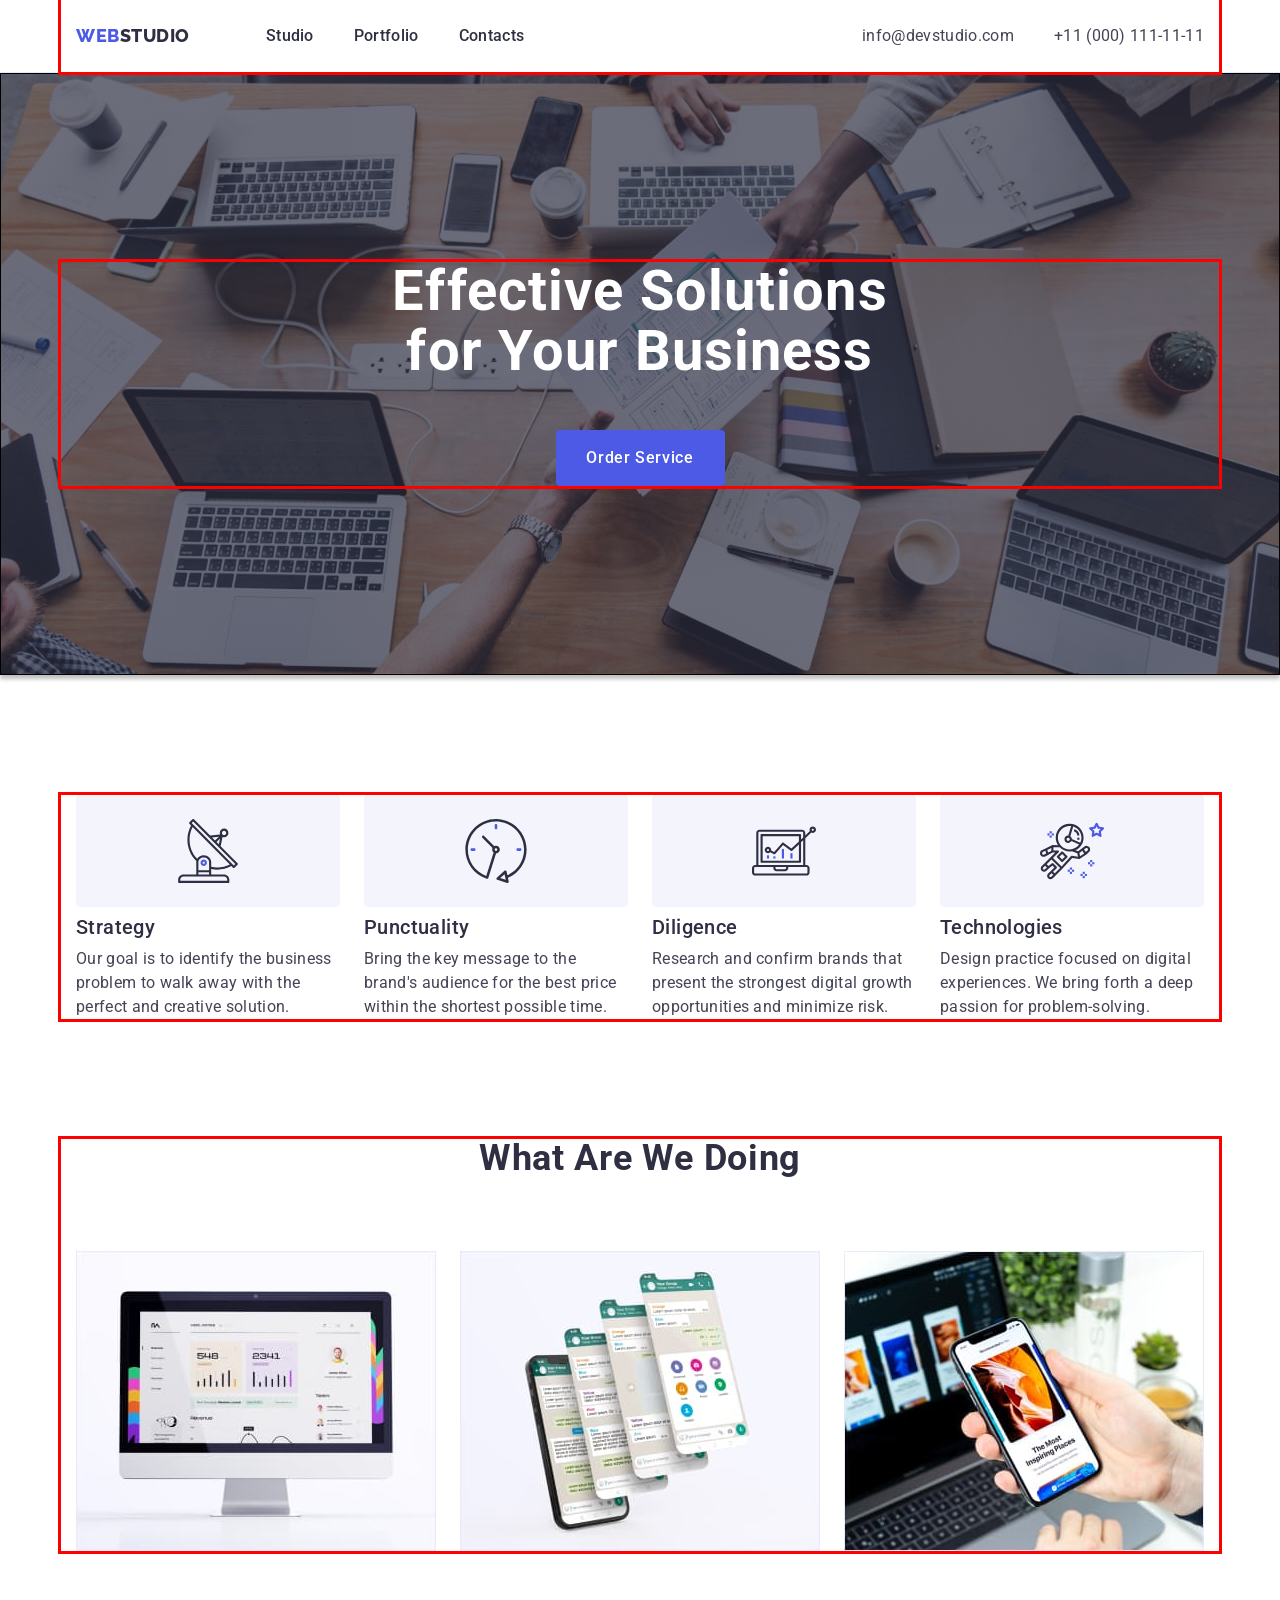
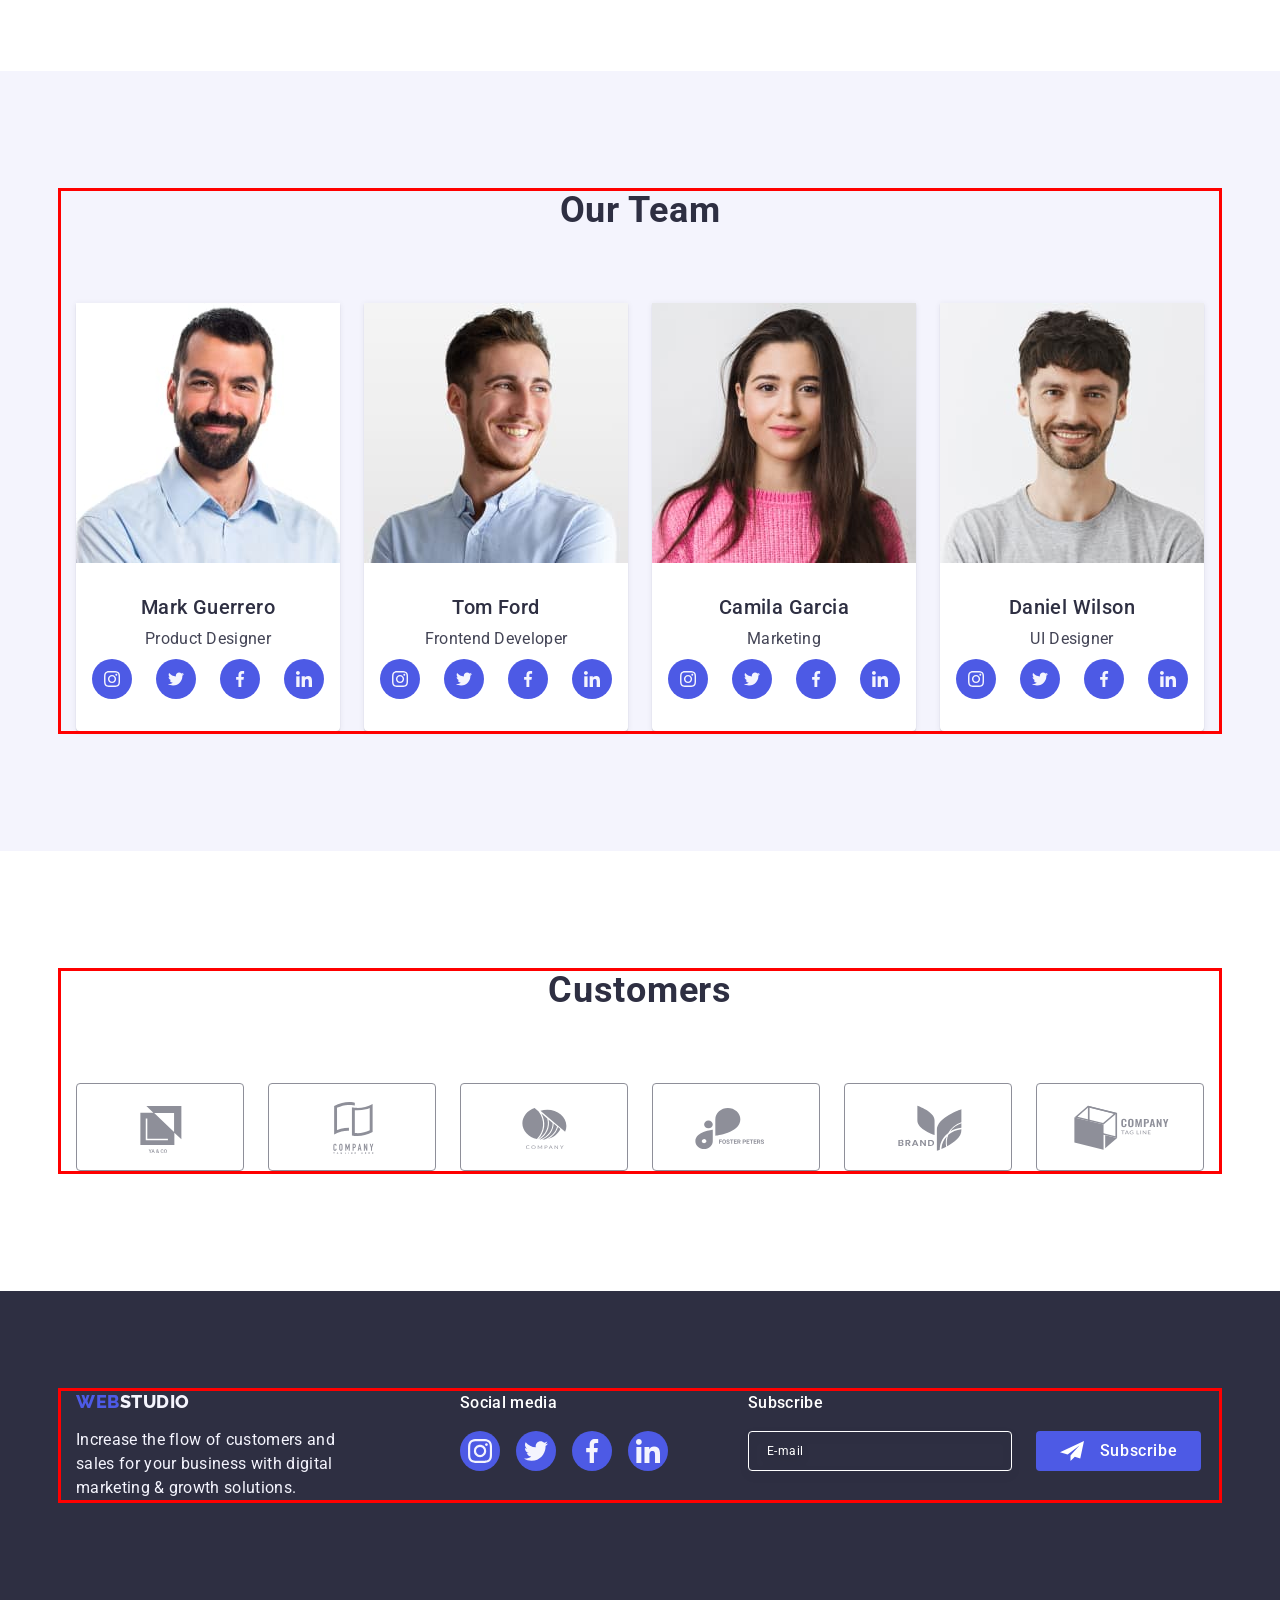
==== index.html @ 04799271 "sub" ====
<!DOCTYPE html>
<html lang="en">

<head>
    <meta charset="UTF-8">
    <meta name="viewport" content="width=device-width, initial-scale=1.0">
    <title>Home work</title>
    <link rel="preconnect" href="https://fonts.googleapis.com">
    <link rel="preconnect" href="https://fonts.gstatic.com" crossorigin>
    <link
        href="https://fonts.googleapis.com/css2?family=Raleway:wght@800&family=Roboto:wght@400;500;700;900&display=swap"
        rel="stylesheet">
    <link rel="stylesheet" href="https://cdnjs.cloudflare.com/ajax/libs/modern-normalize/2.0.0/modern-normalize.min.css"
        integrity="sha512-4xo8blKMVCiXpTaLzQSLSw3KFOVPWhm/TRtuPVc4WG6kUgjH6J03IBuG7JZPkcWMxJ5huwaBpOpnwYElP/m6wg=="
        crossorigin="anonymous" referrerpolicy="no-referrer" />
    <link rel="stylesheet" href="./css/styles.css">
</head>

<body>
    <header class="header">
        <div class="container main-container">
            <nav class="header-navigation">
                <a href="./index.html" class="header-logo link">
                    Web<span class="logo-part">Studio</span>
                </a>

                <ul class="header-list list">

                    <li class="header-item">
                        <a href="./index.html" class="header-link link">Studio</a>
                    </li>

                    <li class="header-item">
                        <a href="./portfolio.html" class="header-link link">Portfolio</a>
                    </li>

                    <li class="header-item">
                        <a href="" class="header-link link">Contacts</a>
                    </li>

                </ul>
            </nav>

            <address class="contacts">
                <ul class="contacts-list list">

                    <li class="contacts-item">
                        <a href="mailto:info@devstudio.com" class="contacts-link link">info@devstudio.com</a>
                    </li>

                    <li class="contacts-item">
                        <a href="tel:+110001111111" class="contacts-link link">+11 (000) 111-11-11</a>
                    </li>

                </ul>
            </address>
        </div>
    </header>

    <main>

        <section class="hero">
            <div class="container">
                <h1 class="hero-title">Effective Solutions for Your Business</h1>
                <button type="button" class="hero-button" data-modal-open>Order Service</button>
            </div>
        </section>


        <section class="features">
            <div class="container">
                <h2 class="features-title visually-hidden">Our features</h2>
                <ul class="features-list list">
                    <li class="features-list-item">
                        <div class="features-renctangle">
                            <svg class="features-icon" width="64" height="64">
                                <use href="./images/icons.svg#icon-antenna"></use>
                            </svg>
                        </div>
                        <h3 class="features-item-title">Strategy</h3>
                        <p class="features-item-text">Our goal is to identify the business
                            problem to walk away with the perfect and creative solution.</p>
                    </li>
                    <li class="features-list-item">
                        <div class="features-renctangle">
                            <svg class="features-icon" width="64" height="64">
                                <use href="./images/icons.svg#icon-clock"></use>
                            </svg>
                        </div>
                        <h3 class="features-item-title">Punctuality</h3>
                        <p class="features-item-text">Bring the key message to the brand's audience for the best price
                            within the shortest possible time.</p>
                    </li>
                    <li class="features-list-item">
                        <div class="features-renctangle">
                            <svg class="features-icon" width="64" height="64">
                                <use href="./images/icons.svg#icon-diagram"></use>
                            </svg>
                        </div>
                        <h3 class="features-item-title">Diligence</h3>
                        <p class="features-item-text">Research and confirm brands that present the strongest digital
                            growth opportunities and minimize risk.</p>
                    </li>
                    <li class="features-list-item">
                        <div class="features-renctangle">
                            <svg class="features-icon" width="64" height="64">
                                <use href="./images/icons.svg#icon-astronaut"></use>
                            </svg>
                        </div>
                        <h3 class="features-item-title">Technologies</h3>
                        <p class="features-item-text">Design practice focused on digital experiences. We bring forth a
                            deep passion for problem-solving.</p>
                    </li>
                </ul>
            </div>
        </section>

        <section class="work">
            <div class="container">
                <h2 class="work-title">What are we doing</h2>
                <ul class="work-list list">
                    <li class="work-item">
                        <img src="./images/img1.jpg" alt="Monitor displaying statistics" width="360">
                    </li>
                    <li class="work-item">
                        <img src="./images/img2(1).jpg" alt="Mobile phone and correspondence" width="360">
                    </li>
                    <li class="work-item">
                        <img src="./images/img3(1).jpg" alt="Mobile phone and laptop with images on screen" width="360">
                    </li>
                </ul>
            </div>
        </section>

        <section class="team">
            <div class="container">
                <h2 class="team-title">Our Team</h2>
                <ul class="team-list list">
                    <li class="team-list-item">
                        <img src="./images/img(1).jpg" alt="photo of a company employee" width="264">
                        <div class="container-item">
                            <h3 class="team-item-title">Mark Guerrero</h3>
                            <p class="team-item-text">Product Designer</p>

                            <ul class="team-list-icon list">
                                <li class="team-item-icon">
                                    <a class="team-link-icon" href="">
                                        <svg class="team-svg-icon" width="16" height="16">
                                            <use href="./images/icons.svg#icon-instagram"></use>
                                        </svg>
                                    </a>
                                </li>
                                <li class="team-item-icon">
                                    <a class="team-link-icon" href="">
                                        <svg class="team-svg-icon" width="16" height="16">
                                            <use href="./images/icons.svg#icon-twitter"></use>
                                        </svg>
                                    </a>
                                </li>
                                <li class="team-item-icon">
                                    <a class="team-link-icon" href="">
                                        <svg class="team-svg-icon" width="16" height="16">
                                            <use href="./images/icons.svg#icon-facebook"></use>
                                        </svg>
                                    </a>
                                </li>
                                <li class="team-item-icon">
                                    <a class="team-link-icon" href="">
                                        <svg class="team-svg-icon" width="16" height="16">
                                            <use href="./images/icons.svg#icon-linkedin"></use>
                                        </svg>
                                    </a>
                                </li>
                            </ul>
                        </div>
                    </li>
                    <li class="team-list-item">
                        <img src="./images/img(2)(1)(1).jpg" alt="photo of a company employee" width="264">
                        <div class="container-item">
                            <h3 class="team-item-title">Tom Ford</h3>
                            <p class="team-item-text">Frontend Developer</p>

                            <ul class="team-list-icon list">
                                <li class="team-item-icon">
                                    <a class="team-link-icon" href="">
                                        <svg class="team-svg-icon" width="16" height="16">
                                            <use href="./images/icons.svg#icon-instagram"></use>
                                        </svg>
                                    </a>
                                </li>
                                <li class="team-item-icon">
                                    <a class="team-link-icon" href="">
                                        <svg class="team-svg-icon" width="16" height="16">
                                            <use href="./images/icons.svg#icon-twitter"></use>
                                        </svg>
                                    </a>
                                </li>
                                <li class="team-item-icon">
                                    <a class="team-link-icon" href="">
                                        <svg class="team-svg-icon" width="16" height="16">
                                            <use href="./images/icons.svg#icon-facebook"></use>
                                        </svg>
                                    </a>
                                </li>
                                <li class="team-item-icon">
                                    <a class="team-link-icon" href="">
                                        <svg class="team-svg-icon" width="16" height="16">
                                            <use href="./images/icons.svg#icon-linkedin"></use>
                                        </svg>
                                    </a>
                                </li>
                            </ul>
                        </div>

                    </li>
                    <li class="team-list-item">
                        <img src="./images/img(3)(1)(1).jpg" alt="photo of a company employee" width="264">
                        <div class="container-item">
                            <h3 class="team-item-title">Camila Garcia</h3>
                            <p class="team-item-text">Marketing</p>

                            <ul class="team-list-icon list">
                                <li class="team-item-icon">
                                    <a class="team-link-icon" href="">
                                        <svg class="team-svg-icon" width="16" height="16">
                                            <use href="./images/icons.svg#icon-instagram"></use>
                                        </svg>
                                    </a>
                                </li>
                                <li class="team-item-icon">
                                    <a class="team-link-icon" href="">
                                        <svg class="team-svg-icon" width="16" height="16">
                                            <use href="./images/icons.svg#icon-twitter"></use>
                                        </svg>
                                    </a>
                                </li>
                                <li class="team-item-icon">
                                    <a class="team-link-icon" href="">
                                        <svg class="team-svg-icon" width="16" height="16">
                                            <use href="./images/icons.svg#icon-facebook"></use>
                                        </svg>
                                    </a>
                                </li>
                                <li class="team-item-icon">
                                    <a class="team-link-icon" href="">
                                        <svg class="team-svg-icon" width="16" height="16">
                                            <use href="./images/icons.svg#icon-linkedin"></use>
                                        </svg>
                                    </a>
                                </li>
                            </ul>
                        </div>
                    </li>
                    <li class="team-list-item">
                        <img src="./images/img(4)(1).jpg" alt="photo of a company employee" width="264">
                        <div class="container-item">
                            <h3 class="team-item-title">Daniel Wilson</h3>
                            <p class="team-item-text">UI Designer</p>

                            <ul class="team-list-icon list">
                                <li class="team-item-icon">
                                    <a class="team-link-icon" href="">
                                        <svg class="team-svg-icon" width="16" height="16">
                                            <use href="./images/icons.svg#icon-instagram"></use>
                                        </svg>
                                    </a>
                                </li>
                                <li class="team-item-icon">
                                    <a class="team-link-icon" href="">
                                        <svg class="team-svg-icon" width="16" height="16">
                                            <use href="./images/icons.svg#icon-twitter"></use>
                                        </svg>
                                    </a>
                                </li>
                                <li class="team-item-icon">
                                    <a class="team-link-icon" href="">
                                        <svg class="team-svg-icon" width="16" height="16">
                                            <use href="./images/icons.svg#icon-facebook"></use>
                                        </svg>
                                    </a>
                                </li>
                                <li class="team-item-icon">
                                    <a class="team-link-icon" href="">
                                        <svg class="team-svg-icon" width="16" height="16">
                                            <use href="./images/icons.svg#icon-linkedin"></use>
                                        </svg>
                                    </a>
                                </li>
                            </ul>
                        </div>
                    </li>
                </ul>
            </div>
        </section>

        <section class="customers">
            <div class="container">
                <h2 class="customers-title">Customers</h2>
                <ul class="customers-list list">
                    <li class="customers-item">
                        <a href="" class="customers-rectangle">
                            <svg class="customers-icon" width="104" height="56">
                                <use href="./images/icons.svg#icon-logo"></use>
                            </svg>
                        </a>
                    </li>
                    <li class="customers-item">
                        <a href="" class="customers-rectangle">
                            <svg class="customers-icon" width="104" height="56">
                                <use href="./images/icons.svg#icon-logo2"></use>
                            </svg>
                        </a>
                    </li>
                    <li class="customers-item">
                        <a href="" class="customers-rectangle">
                            <svg class="customers-icon" width="104" height="56">
                                <use href="./images/icons.svg#icon-logo3"></use>
                            </svg>
                        </a>
                    </li>
                    <li class="customers-item">
                        <a href="" class="customers-rectangle">
                            <svg class="customers-icon" width="104" height="56">
                                <use href="./images/icons.svg#icon-logo4"></use>
                            </svg>
                        </a>
                    </li>
                    <li class="customers-item">
                        <a href="" class="customers-rectangle">
                            <svg class="customers-icon" width="104" height="56">
                                <use href="./images/icons.svg#icon-logo5"></use>
                            </svg>
                        </a>
                    </li>
                    <li class="customers-item">
                        <a href="" class="customers-rectangle">
                            <svg class="customers-icon" width="104" height="56">
                                <use href="./images/icons.svg#icon-logo6"></use>
                            </svg>
                        </a>
                    </li>
                </ul>
            </div>

        </section>
    </main>

    <footer class="second-logo">
        <div class="container footer-container">
            <div class="second-logo-container">
                <a href="./index.html" class="second-logo-link link">
                    Web<span class="second-logo-part">Studio</span>
                </a>
                <p class="second-logo-text">Increase the flow of customers and sales for your business with digital
                    marketing & growth solutions.
                </p>
            </div>
            <div class="secon-footer-container">
                <p class="second-footer-text">Social media</p>
                <ul class="second-footer-list list">
                    <li class="second-footer-item">
                        <a class="second-footer-link" href="">
                            <svg class="secon-footer-svg" width="24" height="24">
                                <use href="./images/icons.svg#icon-instagram"></use>
                            </svg>
                        </a>
                    </li>
                    <li class="second-footer-item">
                        <a class="second-footer-link" href="">
                            <svg class="secon-footer-svg" width="24" height="24">
                                <use href="./images/icons.svg#icon-twitter"></use>
                            </svg>
                        </a>
                    </li>
                    <li class="second-footer-item">
                        <a class="second-footer-link" href="">
                            <svg class="secon-footer-svg" width="24" height="24">
                                <use href="./images/icons.svg#icon-facebook"></use>
                            </svg>
                        </a>
                    </li>
                    <li class="second-footer-item">
                        <a class="second-footer-link" href="">
                            <svg class="secon-footer-svg" width="24" height="24">
                                <use href="./images/icons.svg#icon-linkedin"></use>
                            </svg>
                        </a>
                    </li>
                </ul>
            </div>
            <div class="sub">
                <p class="sub-text">
                    Subscribe
                </p>
                <form class="sub-form">
                    <label class="sub-label">
                        <input class="sub-input" type="text" name="email" type="email" placeholder="E-mail">
                    </label>
                    <button class="sub-btn" type="submit">
                        <svg class="sub-svg" width="24" height="24">
                            <use href="./images/fly.svg#icon-fly"></use>
                        </svg>
                        Subscribe
                    </button>
                </form>
            </div>
        </div>

    </footer>
    <div class="backdrop is-hidden" data-modal>
        <div class="backdrop-modal">
            <button class="backdrop-btn" type="button" data-modal-close>
                <svg class="backdrop-icon" width="8" height="8">
                    <use href="./images/close.svg#icon-close"></use>
                </svg>
            </button>
        </div>
    </div>
    <script src="./js/modal.js"></script>
</body>

</html>
---- css/styles.css ----
:root {
     --main-text-color: #434455;
     --secondary-text-color: #2E2F42;
     --main-bg-color: #FFF;
     --secobdary-bg-color: #F4F4FD;
     --main-focus-color: #4D5AE5;
     --border-color: #8e8f99;
}

/* Reset */

h1,
h2,
h3,
p {
     margin: 0;
}

/* All */

img {
     display: block;
}

.container {
     width: 1158px;
     padding: 0 15px;
     margin: 0 auto;
     outline: solid red;
}

body {
     font-family: 'Roboto', sans-serif;
     background-color: var(--main-bg-color);
     color: var(--main-text-color)
}

.link {
     text-decoration: none;
}

.list {
     list-style: none;
     margin: 0;
     padding: 0;
}

.visually-hidden {
     position: absolute;
     width: 1px;
     height: 1px;
     margin: -1px;
     border: 0;
     padding: 0;
     white-space: nowrap;
     clip-path: inset(100%);
     clip: rect(0 0 0 0);
     overflow: hidden;
}

/* logo */

.header {
     border-bottom: 1px solid #e7e9fc;
     box-shadow: 0px 2px 1px rgba(46, 47, 66, 0.08), 0px 1px 1px rgba(46, 47, 66, 0.16), 0px 1px 6px rgba(46, 47, 66, 0.08);
}

.header-logo {
     font-size: 18px;
     font-family: 'Raleway', sans-serif;
     font-weight: 800;
     line-height: 1.17;
     letter-spacing: 0.54px;
     text-transform: uppercase;
     color: var(--main-focus-color);
     margin-right: 76px;
}

.logo-part {
     color: var(--secondary-text-color);
}

/* Header navigation */

.header-navigation {
     display: flex;
     align-items: center;
}

.header-list {
     display: flex;
     gap: 40px;
}

.header-link {
     font-size: 16px;
     font-weight: 500;
     line-height: 1.5;
     letter-spacing: 0.02em;
     color: var(--secondary-text-color);
     padding-top: 24px;
     padding-bottom: 24px;
     display: block;
     position: relative;
     transition: color 250ms cubic-bezier(0.4, 0, 0.2, 1);
     
}

.header-link::after {
     display: block;
     content: "";
     position: absolute;
     left: 0;
     bottom: -1px;
     height: 4px;
     background-color: #404BBF;
     border-radius: 2px;
     transition: color 250ms cubic-bezier(0.4, 0, 0.2, 1);
}

.header-link:hover,
.header-link:focus {
     color: #404BBF;
}

.main-container {
     display: flex;
     align-items: center;
}

.contacts {
     font-style: normal;
     margin-left: auto;
}

.contacts-list {
     display: flex;
     gap: 40px;

}

.contacts-link {
     font-size: 16px;
     line-height: 1.5;
     letter-spacing: 0.02em;
     color: var(--main-text-color);
     transition: color 250ms cubic-bezier(0.4, 0, 0.2, 1);
}

.contacts-link:hover,
.contacts-link:focus {
     color: #404bbf;
}

/* Hero section */

.hero {
     background-color: rgba(46, 47, 66, 0.7);
     padding-top: 188px;
     padding-bottom: 188px;
     background-image: linear-gradient(rgba(46, 47, 66, 0.70), rgba(46, 47, 66, 0.70)), url(../images/people-office.jpg);
     background-size: cover;
     background-repeat: no-repeat;
     background-position: center;
     max-width: 1440px;
     margin: 0 auto;
     box-shadow: 0px 4px 4px 0px rgba(0, 0, 0, 0.25);
     border: 1px solid #000;
}

.hero-title {
     font-size: 56px;
     font-weight: 700;
     line-height: 1.07;
     letter-spacing: 0.02em;
     text-align: center;
     color: var(--main-bg-color);
     max-width: 496px;
     margin-left: auto;
     margin-right: auto;
     margin-bottom: 48px;
}

.hero-button {
     font-size: 16px;
     font-family: 'Roboto', sans-serif;
     font-weight: 500;
     line-height: 1.5;
     letter-spacing: 0.04em;
     background-color: var(--main-focus-color);
     color: var(--main-bg-color);
     cursor: pointer;
     display: block;
     min-width: 169px;
     height: 56px;
     border: none;
     border-radius: 4px;
     margin-left: auto;
     margin-right: auto;
     transition: background-color 250ms cubic-bezier(0.4, 0, 0.2, 1);

}

.hero-button:hover,
.hero-button:focus {
     background-color: #404bbf;
}

/* Features section */

.features {
     padding-top: 120px;
     padding-bottom: 120px;
}

.features-list {
     display: flex;
     gap: 24px;
}

.features-list-item {
     width: calc((100% - 72px) / 4);
     flex-shrink: 0;
}

.features-renctangle {
     border-radius: 4px;
     background-color: var(--secobdary-bg-color);
     width: 264px;
     height: 112px;
     margin-bottom: 8px;
     display: flex;
     justify-content: center;
     align-items: center;
}

.features-item-title {
     font-size: 20px;
     font-family: Roboto;
     font-weight: 500;
     line-height: 1.2;
     letter-spacing: 0.02em;
     color: var(--secondary-text-color);
     margin-bottom: 8px;

}

.features-item-text {
     font-size: 16px;
     line-height: 1.5;
     letter-spacing: 0.02em;
     color: var(--main-text-color);
}

/* Work section */

.work {
     padding-bottom: 120px;
}

.work-title {
     font-size: 36px;
     font-weight: 700;
     line-height: 1.11;
     letter-spacing: 0.02em;
     text-transform: capitalize;
     text-align: center;
     color: var(--secondary-text-color);
     margin-bottom: 72px;
}

.work-list {
     display: flex;
     gap: 24px;
}

.work-item {
     width: calc((100% - 48px) / 3);
}

/* Team section */

.team {
     background-color: var(--secobdary-bg-color);
     padding-top: 120px;
     padding-bottom: 120px;
}

.team-title {
     font-size: 36px;
     font-weight: 700;
     line-height: 1.11;
     letter-spacing: 0.02em;
     text-transform: capitalize;
     text-align: center;
     color: var(--secondary-text-color);
     margin-bottom: 72px;
}

.team-list {
     display: flex;
     gap: 24px;
}

.team-list-icon {
     display: flex;
     justify-content: center;
     gap: 24px;
     margin-top: 8px;
}

.team-item-icon {
     width: 40px;
     height: 40px;
}

.team-link-icon {
     width: 100%;
     height: 100%;
     background-color: var(--main-focus-color);
     border-radius: 50%;
     display: flex;
     align-items: center;
     justify-content: center;
     transition: background-color 250ms cubic-bezier(0.4, 0, 0.2, 1);
}

.team-link-icon:hover,
.team-link-icon:focus {
     background-color: #404BBF;;
}

.team-svg-icon {
     fill: var(--secobdary-bg-color);
}

.container-item {
     padding-top: 32px;
     padding-bottom: 32px;
     padding-left: 16px;
     padding-right: 16px;
}

.team-list-item {
     background-color: var(--main-bg-color);
     width: calc((100% - 72px) / 4);
     border-radius: 0px 0px 4px 4px;
     box-shadow: 0px 2px 1px 0px rgba(46, 47, 66, 0.08), 0px 1px 1px 0px rgba(46, 47, 66, 0.16), 0px 1px 6px 0px rgba(46, 47, 66, 0.08);
}

.team-item-title {
     font-size: 20px;
     font-weight: 500;
     line-height: 1.2;
     letter-spacing: 0.02em;
     color: var(--secondary-text-color);
     text-align: center;
     margin-bottom: 8px;
}

.team-item-text {
     font-size: 16px;
     line-height: 1.5;
     letter-spacing: 0.02em;
     color: var(--main-text-color);
     text-align: center;
}

/* Customers */

.customers {
     padding-top: 120px;
     padding-bottom: 120px;
}

.customers-title {
      color: var(--secondary-text-color);
      text-align: center;
      font-size: 36px;
      font-weight: 700;
      line-height: 1.11;
      letter-spacing: 0.02em;
      text-transform: capitalize;
      margin-bottom: 72px;
}

.customers-list {
     display: flex;
     gap: 24px;
}

.customers-rectangle {
     border-radius: 4px;
     border: 1px solid #8E8F99;
     width: 100%;
     height: 100%;
     display: flex;
     justify-content: center;
     align-items: center;
     color: var(--border-color);
     transition: border-color 250ms cubic-bezier(0.4, 0, 0.2, 1), color 250ms cubic-bezier(0.4, 0, 0.2, 1);
}

.customers-rectangle:hover,
.customers-rectangle:focus {
     border-color: #404BBF;
     color: #404BBF;
}

.customers-item {
     width: 168px;
     height: 88px;
}

.customers-icon {
     fill: currentColor;
}


/* Footer */

.second-logo {
     background-color: var(--secondary-text-color);
     padding-top: 100px;
     padding-bottom: 100px;
}

.second-logo-link {
     font-size: 18px;
     font-family: 'Raleway', sans-serif;
     font-weight: 800;
     line-height: 1.17;
     letter-spacing: 0.03em;
     text-transform: uppercase;
     color: var(--main-focus-color);
     display: inline-block;
     margin-bottom: 16px;
}

.second-logo-part {
     color: var(--secobdary-bg-color);
}

.second-logo-text {
     font-size: 16px;
     line-height: 1.5;
     letter-spacing: 0.02em;
     color: var(--secobdary-bg-color);
     max-width: 264px;
}

.second-footer-text {
     font-weight: 500;
     font-size: 16px;
     line-height: 1.5;
     letter-spacing: 0.02em;
     color: var(--main-bg-color);
     margin-bottom: 16px;
}

.second-footer-list {
     display: flex;
     gap: 16px;
}

.second-footer-item {
     width: 40px;
     height: 40px;
}

.second-footer-link {
     width: 100%;
     height: 100%;
     background-color: var(--main-focus-color);
     border-radius: 50%;
     display: flex;
     align-items: center;
     justify-content: center;
     transition: background-color 250ms cubic-bezier(0.4, 0, 0.2, 1);

}

.second-footer-link:hover,
.second-footer-link:focus {
     background-color: #31d0aa;
}

.secon-footer-svg {
     fill: var(--secobdary-bg-color);
}

.footer-container {
     display: flex;
     align-items: baseline;
}

.second-logo-container {
     margin-right: 120px;
}



/* Portfolio services */

.main {
     padding-top: 96px;
     padding-bottom: 120px;
}

.main-services-list {
     display: flex;
     justify-content: center;
     gap: 24px;
     margin-bottom: 72px;
}

.main-item-button {
     font-size: 16px;
     font-family: 'Roboto', sans-serif;
     font-weight: 500;
     line-height: 1.5;
     letter-spacing: 0.04em;
     color: var(--main-focus-color);
     background-color: var(--secobdary-bg-color);
     cursor: pointer;
     padding-top: 12px;
     padding-bottom: 12px;
     padding-left: 24px;
     padding-right: 24px;
     border: 1px solid #e7e9fc;
     border-radius: 4px;
     transition: 
      color 250ms cubic-bezier(0.4, 0, 0.2, 1),
      background-color 250ms cubic-bezier(0.4, 0, 0.2, 1),
      border-color 250ms cubic-bezier(0.4, 0, 0.2, 1),
      box-shadow 250ms cubic-bezier(0.4, 0, 0.2, 1);

}

.main-item-button:hover,
.main-item-button:focus {
     color: var(--main-bg-color);
     background-color: #404BBF;
     border: 1px solid transparent;
     box-shadow: 0px 2px 2px 0px rgba(0, 0, 0, 0.12), 0px 2px 1px 0px rgba(0, 0, 0, 0.08), 0px 3px 1px 0px rgba(0, 0, 0, 0.10);
}

/* Images */

.main-images-list {
     display: flex;
     flex-wrap: wrap;
     column-gap: 24px;
     row-gap: 48px;
}

.main-list-item {
     width: calc((100% - 48px) / 3);

}

.main-images-list .main-item-title {
     font-size: 20px;
     font-weight: 500;
     line-height: 1.2;
     letter-spacing: 0.02em;
     color: var(--secondary-text-color);
     margin-bottom: 8px;
}

.main-images-list .main-item-text {
     font-size: 16px;
     line-height: 1.5;
     letter-spacing: 0.02em;
     color: var(--main-text-color)
}

.main-images-text {
     position: absolute;
     top: 0;
     font-size: 16px;
     line-height: 1.5;
     letter-spacing: 0.02em;
     color: var(--secobdary-bg-color);
     padding: 40px 32px;
     background-color: var(--main-focus-color);
     height: 100%;
     width: 100%;
     transform: translateY(100%);
     transition: transform 250ms cubic-bezier(0.4, 0, 0.2, 1);
}

.main-images-container {
     position: relative;
     overflow: hidden;
}

.second-container {
     padding-top: 32px;
     padding-bottom: 32px;
     padding-left: 16px;
     padding-right: 16px;
     border: 1px solid #e7e9fc;
     border-top: none;
}

.main-item-link {
     display: block;
     transition: box-shadow 250ms cubic-bezier(0.4, 0, 0.2, 1);
}

.main-item-link:hover p,
.main-item-link:focus p{
     box-shadow: 
      0px 1px 6px rgba(46, 47, 66, 0.08),
      0px 1px 1px rgba(46, 47, 66, 0.16),
      0px 2px 1px rgba(46, 47, 66, 0.08);
     transform: translateY(0%);
}

.backdrop {
     background-color: rgba(46, 47, 66, 0.4);
     width: 100%;
     height: 100%;
     position: fixed;
     top: 0;
     left: 0;
     transition: opacity 250ms cubic-bezier(0.4, 0, 0.2, 1), visibility 250ms cubic-bezier(0.4, 0, 0.2, 1);
}

.is-hidden {
     opacity: 0;
     visibility: hidden;
     pointer-events: none;
}

.backdrop-modal {
     position: absolute;
     top: 50%;
     left: 50%;
     transform: translate(-50%, -50%) scale(1);
     width: 408px;
     min-height: 584px;
     background: #fcfcfc;
     box-shadow: 
      0px 1px 1px rgba(0, 0, 0, 0.14),
      0px 1px 3px rgba(0, 0, 0, 0.12),
      0px 2px 1px rgba(0, 0, 0, 0.2);
      border-radius: 4px;
     transition: transform 250ms cubic-bezier(0.4, 0, 0.2, 1);
}

.backdrop-btn {
     position: absolute;
     top: 24px;
     right: 24px;
     width: 24px;
     height: 24px;
     border-radius: 50%;
     display: flex;
     align-items: center;
     justify-content: center;
     background-color: #e7e9fc;
     border: 1px solid rgba(0, 0, 0, 0.1);
     padding: 0;
     cursor: pointer;
     transition: background-color 250ms cubic-bezier(0.4, 0, 0.2, 1), border 250ms cubic-bezier(0.4, 0, 0.2, 1);
}

.backdrop-btn:hover,
.backdrop-btn:focus {
     background-color: #404bbf;
     border: none;
     fill: var(--main-bg-color);
}

.backdrop-icon {
     transition: fill 250ms cubic-bezier(0.4, 0, 0.2, 1);
}

.sub-text {
     margin-bottom: 16px;
     font-weight: 500;
     font-size: 16px;
     line-height: 1.5;
     letter-spacing: 0.02em;
     color: var(--main-bg-color);
     margin-left: 80px;
}

.sub-form {
     display: flex;
     gap: 24px;
}

.sub-input {
     width: 264px;
     height: 40px;
     border: 1px solid #ffffff;
     background-color: transparent;
     font-size: 12px;
     line-height: 1.5;
     letter-spacing: 0.04em;
     margin-left: 80px;
     filter: drop-shadow(0px 4px 4px rgba(0, 0, 0, 0.15));
     border-radius: 4px;
     color: var(--main-bg-color);
}

.sub-input::placeholder {
     color: var(--main-bg-color);
     padding-left: 16px;
}

.sub-btn {
     min-width: 165px;
     height: 40px;
     display: flex;
     justify-content: center;
     align-items: center;
     font-family: "Roboto", sans-serif;
     font-size: 16px;
     font-weight: 500;
     line-height: 1.5;
     letter-spacing: 0.04em;
     color: var(--main-bg-color);
     cursor: pointer;
     background-color: var(--main-focus-color);
     border: none;
     border-radius: 4px;
}

.sub-svg {
     margin-right: 16px;
}
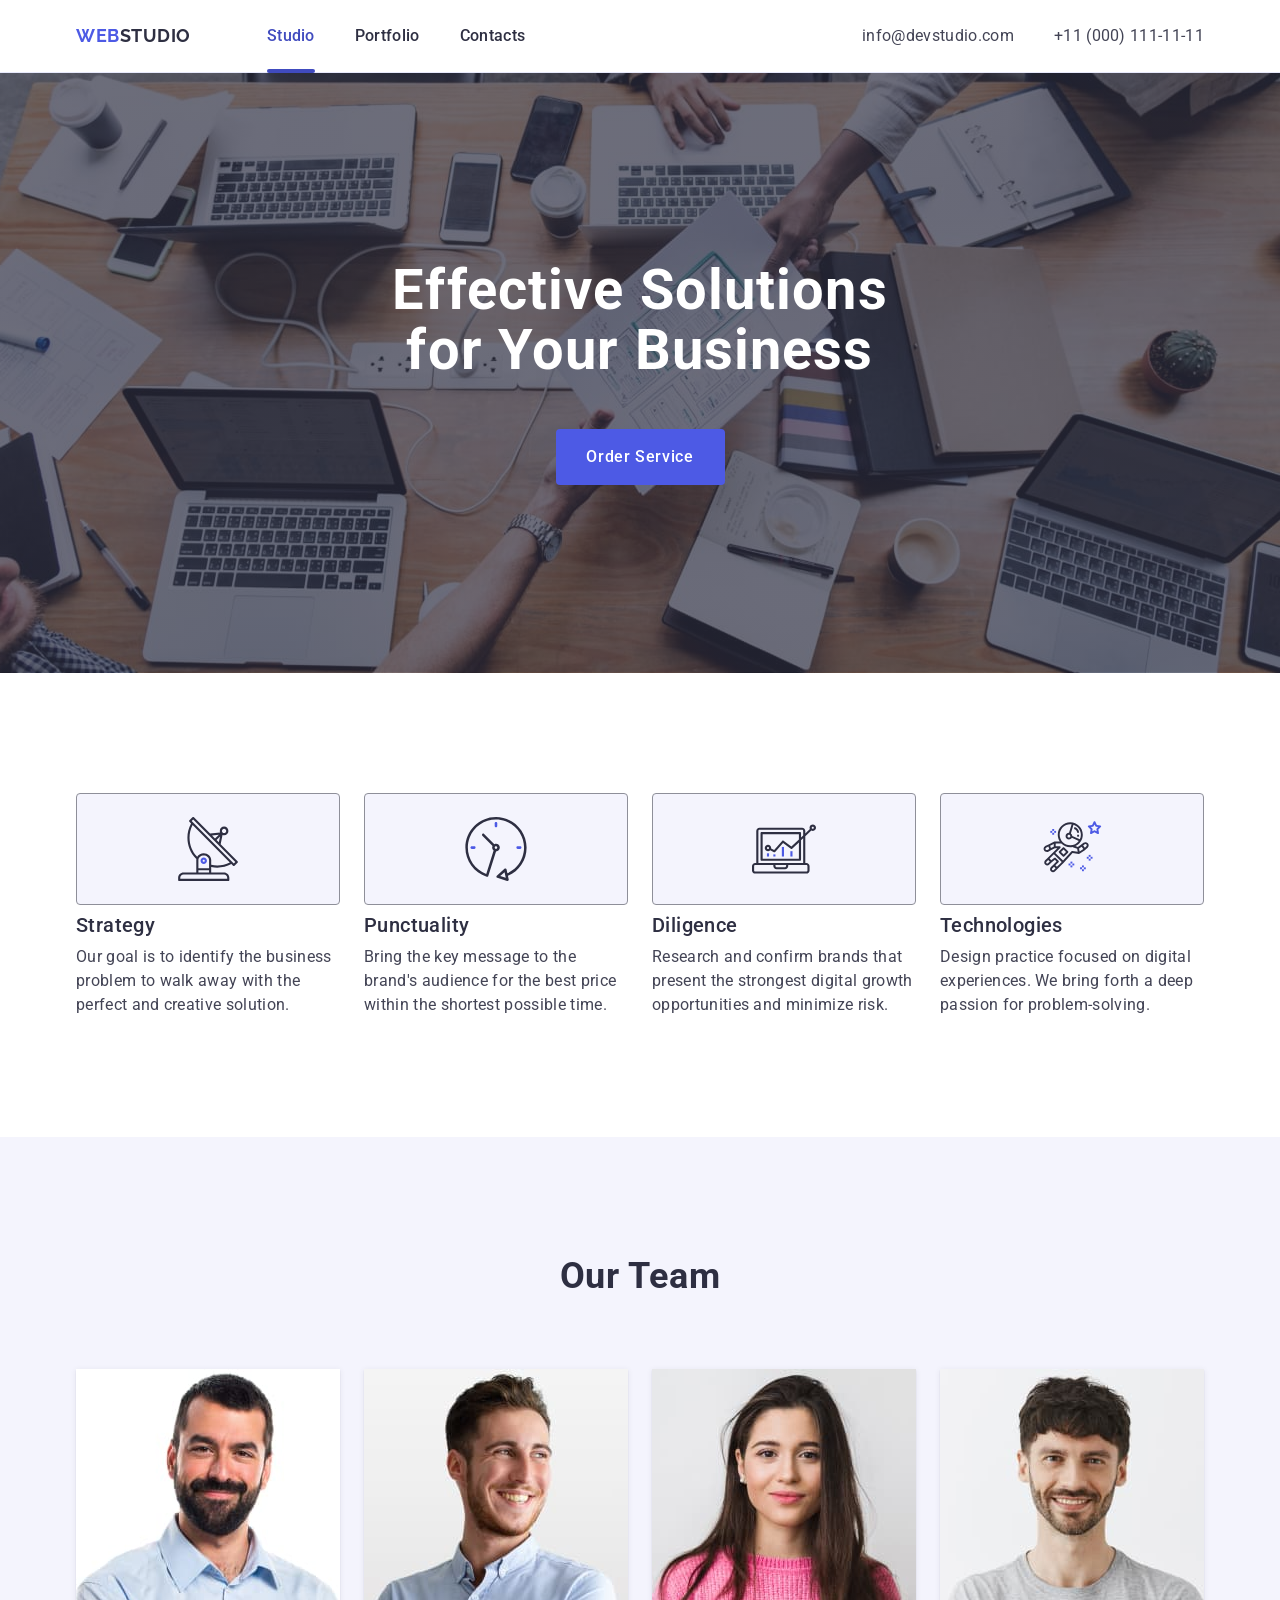
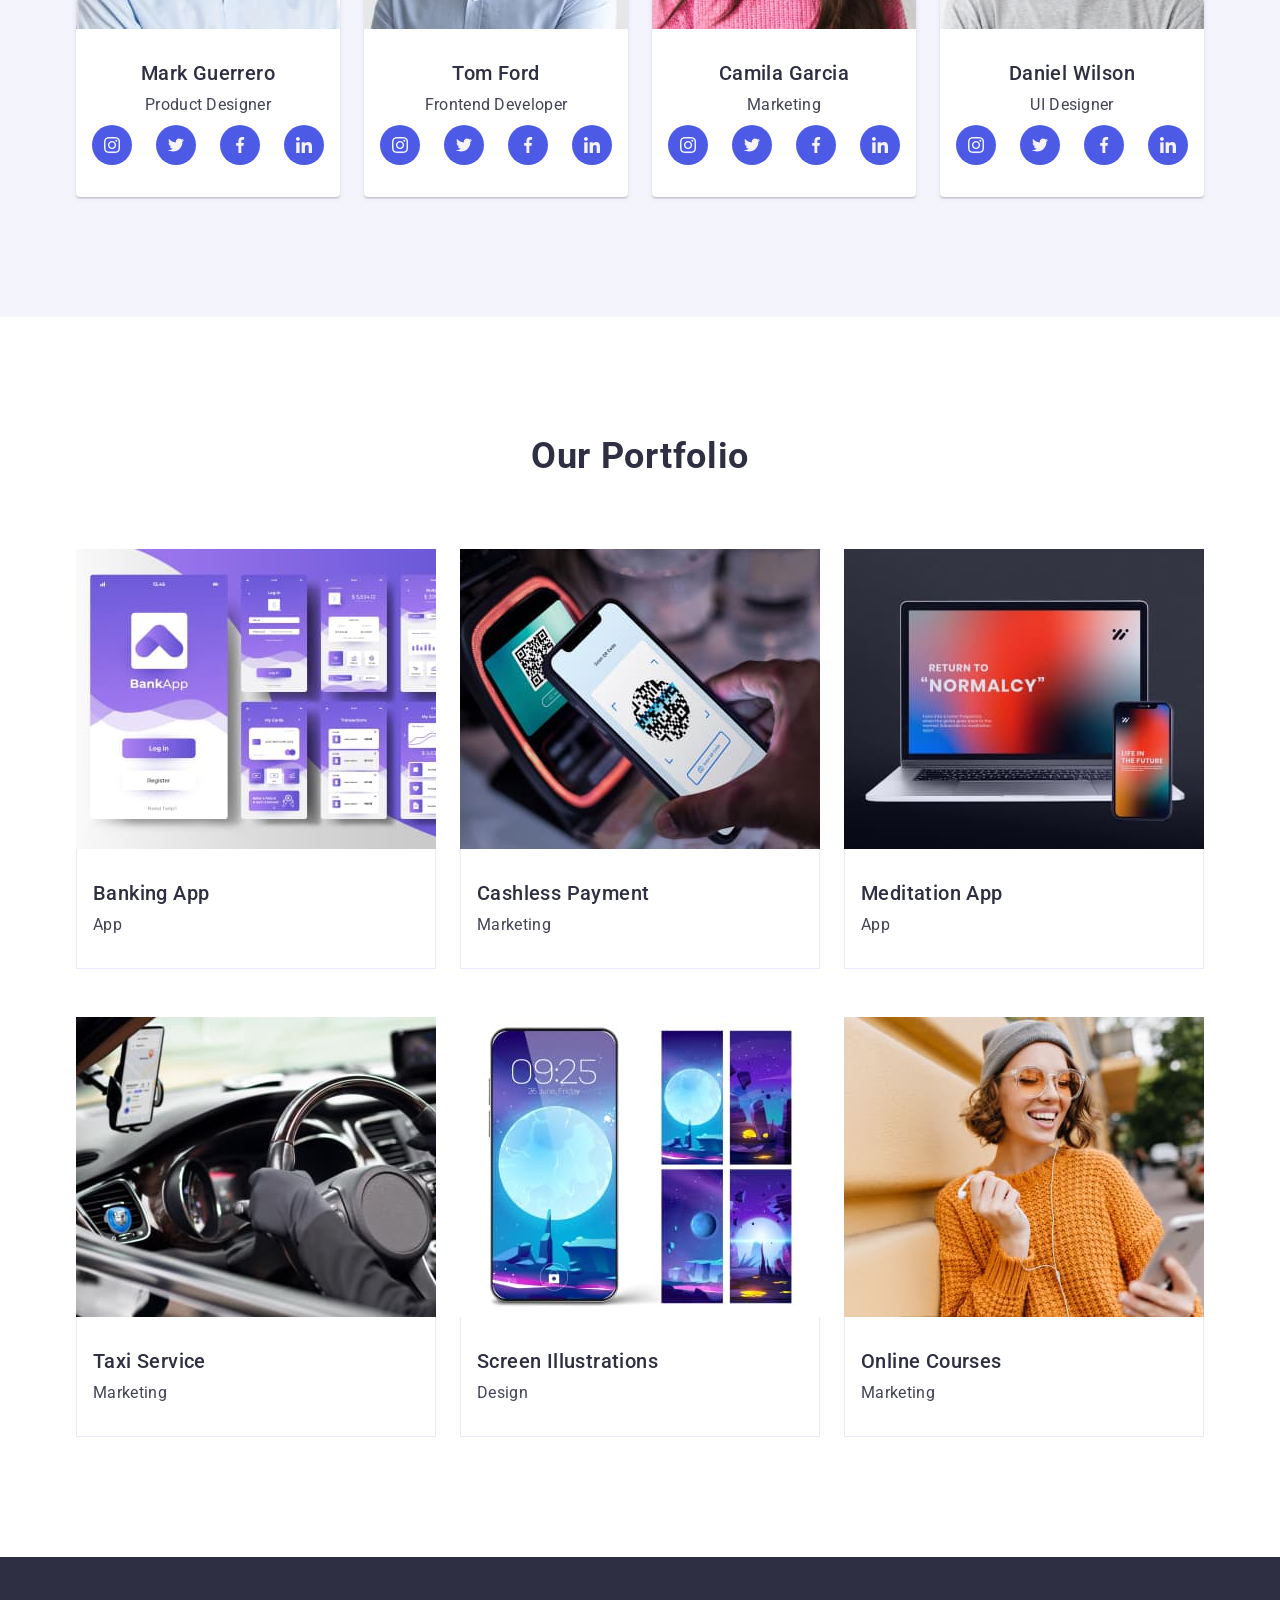
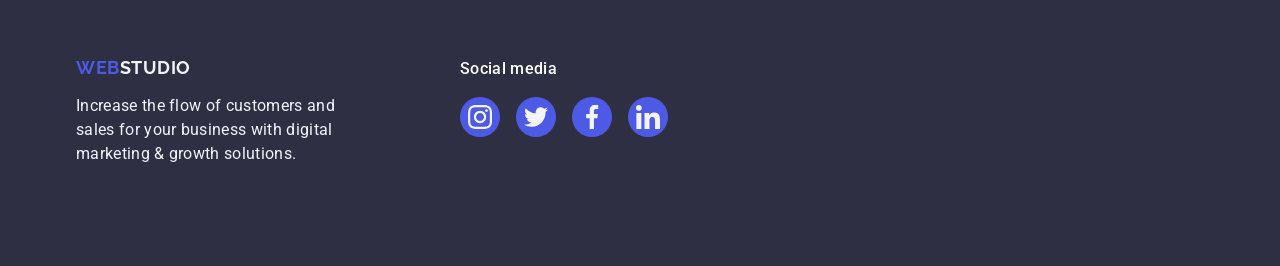
==== commit 98b3e779: "Initial commit" ====
--- a/index.html
+++ b/index.html
@@ -4,246 +4,224 @@
 <head>
     <meta charset="UTF-8">
     <meta name="viewport" content="width=device-width, initial-scale=1.0">
-    <title>Home work</title>
+    <title>WebStudio</title>
     <link rel="preconnect" href="https://fonts.googleapis.com">
     <link rel="preconnect" href="https://fonts.gstatic.com" crossorigin>
-    <link
-        href="https://fonts.googleapis.com/css2?family=Raleway:wght@800&family=Roboto:wght@400;500;700;900&display=swap"
+    <link href="https://fonts.googleapis.com/css2?family=Raleway:wght@700&family=Roboto:wght@400;500;700&display=swap"
         rel="stylesheet">
-    <link rel="stylesheet" href="https://cdnjs.cloudflare.com/ajax/libs/modern-normalize/2.0.0/modern-normalize.min.css"
-        integrity="sha512-4xo8blKMVCiXpTaLzQSLSw3KFOVPWhm/TRtuPVc4WG6kUgjH6J03IBuG7JZPkcWMxJ5huwaBpOpnwYElP/m6wg=="
-        crossorigin="anonymous" referrerpolicy="no-referrer" />
+    <link rel="stylesheet"
+        href="https://cdnjs.cloudflare.com/ajax/libs/modern-normalize/3.0.0/modern-normalize.min.css">
     <link rel="stylesheet" href="./css/styles.css">
 </head>
 
 <body>
-    <header class="header">
-        <div class="container main-container">
-            <nav class="header-navigation">
-                <a href="./index.html" class="header-logo link">
-                    Web<span class="logo-part">Studio</span>
-                </a>
-
-                <ul class="header-list list">
-
-                    <li class="header-item">
-                        <a href="./index.html" class="header-link link">Studio</a>
-                    </li>
-
-                    <li class="header-item">
-                        <a href="./portfolio.html" class="header-link link">Portfolio</a>
-                    </li>
-
-                    <li class="header-item">
-                        <a href="" class="header-link link">Contacts</a>
-                    </li>
-
+    <!--Navigation-->
+    <header class="page-header">
+        <div class="container header-container">
+            <nav class="header-nav">
+                <a class="logo header-logo" href="./index.html">Web<span class="logo-color">Studio</span></a>
+                <ul class="nav-list">
+                    <li class="nav-item">
+                        <a class="nav-link current" href="./index.html">Studio</a>
+                    </li>
+                    <li class="nav-item">
+                        <a class="nav-link" href="">Portfolio</a>
+                    </li>
+                    <li class="nav-item">
+                        <a class="nav-link" href="">Contacts</a>
+                    </li>
                 </ul>
             </nav>
-
             <address class="contacts">
-                <ul class="contacts-list list">
-
+                <ul class="contacts-list">
                     <li class="contacts-item">
-                        <a href="mailto:info@devstudio.com" class="contacts-link link">info@devstudio.com</a>
-                    </li>
-
+                        <a class="contacts-link" href="mailto:info@devstudio.com">info@devstudio.com</a>
+                    </li>
                     <li class="contacts-item">
-                        <a href="tel:+110001111111" class="contacts-link link">+11 (000) 111-11-11</a>
-                    </li>
-
+                        <a class="contacts-link" href="tel:+110001111111">+11 (000) 111-11-11</a>
+                    </li>
                 </ul>
             </address>
         </div>
     </header>
 
     <main>
-
-        <section class="hero">
+        <!--Hero section-->
+        <section class="hero section">
             <div class="container">
                 <h1 class="hero-title">Effective Solutions for Your Business</h1>
-                <button type="button" class="hero-button" data-modal-open>Order Service</button>
+                <button class="hero-button" type="button">Order Service</button>
             </div>
         </section>
-
-
-        <section class="features">
+        <!--Benefits section-->
+        <section class="benefits section">
             <div class="container">
-                <h2 class="features-title visually-hidden">Our features</h2>
-                <ul class="features-list list">
-                    <li class="features-list-item">
-                        <div class="features-renctangle">
-                            <svg class="features-icon" width="64" height="64">
+                <h2 class="section-title visually-hidden">Benefits</h2>
+                <ul class="benefits-list">
+                    <li class="benefits-item">
+                        <div class="benefits-icon-container">
+                            <svg class="benefits-icon" width="64" height="64">
                                 <use href="./images/icons.svg#icon-antenna"></use>
                             </svg>
                         </div>
-                        <h3 class="features-item-title">Strategy</h3>
-                        <p class="features-item-text">Our goal is to identify the business
-                            problem to walk away with the perfect and creative solution.</p>
-                    </li>
-                    <li class="features-list-item">
-                        <div class="features-renctangle">
-                            <svg class="features-icon" width="64" height="64">
+                        <h3 class="benefits-item-title">Strategy</h3>
+                        <p class="benefits-item-text">Our goal is to identify the business
+                            problem to walk away with the perfect and creative solution.
+                        </p>
+                    </li>
+                    <li class="benefits-item">
+                        <div class="benefits-icon-container">
+                            <svg class="benefits-icon" width="64" height="64">
                                 <use href="./images/icons.svg#icon-clock"></use>
                             </svg>
                         </div>
-                        <h3 class="features-item-title">Punctuality</h3>
-                        <p class="features-item-text">Bring the key message to the brand's audience for the best price
-                            within the shortest possible time.</p>
-                    </li>
-                    <li class="features-list-item">
-                        <div class="features-renctangle">
-                            <svg class="features-icon" width="64" height="64">
+                        <h3 class="benefits-item-title">Punctuality</h3>
+                        <p class="benefits-item-text">Bring the key message to the brand's audience
+                            for the best price within the shortest possible
+                            time.
+                        </p>
+                    </li>
+                    <li class="benefits-item">
+                        <div class="benefits-icon-container">
+                            <svg class="benefits-icon" width="64" height="64">
                                 <use href="./images/icons.svg#icon-diagram"></use>
                             </svg>
                         </div>
-                        <h3 class="features-item-title">Diligence</h3>
-                        <p class="features-item-text">Research and confirm brands that present the strongest digital
-                            growth opportunities and minimize risk.</p>
-                    </li>
-                    <li class="features-list-item">
-                        <div class="features-renctangle">
-                            <svg class="features-icon" width="64" height="64">
+                        <h3 class="benefits-item-title">Diligence</h3>
+                        <p class="benefits-item-text">Research and confirm brands that present the strongest
+                            digital growth opportunities and minimize
+                            risk.
+                        </p>
+                    </li>
+                    <li class="benefits-item">
+                        <div class="benefits-icon-container">
+                            <svg class="benefits-icon" width="64" height="64">
                                 <use href="./images/icons.svg#icon-astronaut"></use>
                             </svg>
                         </div>
-                        <h3 class="features-item-title">Technologies</h3>
-                        <p class="features-item-text">Design practice focused on digital experiences. We bring forth a
-                            deep passion for problem-solving.</p>
+                        <h3 class="benefits-item-title">Technologies</h3>
+                        <p class="benefits-item-text">Design practice focused on digital experiences.
+                            We bring forth a deep passion for
+                            problem-solving.
+                        </p>
                     </li>
                 </ul>
             </div>
         </section>
-
-        <section class="work">
+        <!--Team section-->
+        <section class="team section">
             <div class="container">
-                <h2 class="work-title">What are we doing</h2>
-                <ul class="work-list list">
-                    <li class="work-item">
-                        <img src="./images/img1.jpg" alt="Monitor displaying statistics" width="360">
-                    </li>
-                    <li class="work-item">
-                        <img src="./images/img2(1).jpg" alt="Mobile phone and correspondence" width="360">
-                    </li>
-                    <li class="work-item">
-                        <img src="./images/img3(1).jpg" alt="Mobile phone and laptop with images on screen" width="360">
-                    </li>
-                </ul>
-            </div>
-        </section>
-
-        <section class="team">
-            <div class="container">
-                <h2 class="team-title">Our Team</h2>
-                <ul class="team-list list">
-                    <li class="team-list-item">
-                        <img src="./images/img(1).jpg" alt="photo of a company employee" width="264">
-                        <div class="container-item">
+                <h2 class="section-title">Our Team</h2>
+                <ul class="team-list">
+                    <li class="team-item">
+                        <img class="team-item-img" src="./images/mark.jpg" alt="worker Mark" width="264" height="260">
+                        <div class="team-item-container">
                             <h3 class="team-item-title">Mark Guerrero</h3>
                             <p class="team-item-text">Product Designer</p>
-
-                            <ul class="team-list-icon list">
-                                <li class="team-item-icon">
-                                    <a class="team-link-icon" href="">
-                                        <svg class="team-svg-icon" width="16" height="16">
+                            <ul class="team-item-list">
+                                <li class="team-list-icon">
+                                    <a href="" class="team-link-icon">
+                                        <svg class="team-icon-svg" width="16" height="16">
+
                                             <use href="./images/icons.svg#icon-instagram"></use>
                                         </svg>
                                     </a>
                                 </li>
-                                <li class="team-item-icon">
-                                    <a class="team-link-icon" href="">
-                                        <svg class="team-svg-icon" width="16" height="16">
+                                <li class="team-list-icon">
+                                    <a href="" class="team-link-icon">
+                                        <svg class="team-icon-svg" width="16" height="16">
                                             <use href="./images/icons.svg#icon-twitter"></use>
                                         </svg>
                                     </a>
                                 </li>
-                                <li class="team-item-icon">
-                                    <a class="team-link-icon" href="">
-                                        <svg class="team-svg-icon" width="16" height="16">
+                                <li class="team-list-icon">
+                                    <a href="" class="team-link-icon">
+                                        <svg class="team-icon-svg" width="16" height="16">
                                             <use href="./images/icons.svg#icon-facebook"></use>
                                         </svg>
                                     </a>
                                 </li>
-                                <li class="team-item-icon">
-                                    <a class="team-link-icon" href="">
-                                        <svg class="team-svg-icon" width="16" height="16">
+                                <li class="team-list-icon">
+                                    <a href="" class="team-link-icon">
+                                        <svg class="team-icon-svg" width="16" height="16">
                                             <use href="./images/icons.svg#icon-linkedin"></use>
                                         </svg>
                                     </a>
                                 </li>
                             </ul>
-                        </div>
-                    </li>
-                    <li class="team-list-item">
-                        <img src="./images/img(2)(1)(1).jpg" alt="photo of a company employee" width="264">
-                        <div class="container-item">
+
+                        </div>
+                    </li>
+                    <li class="team-item">
+                        <img class="team-item-img" src="./images/tom.jpg" alt="worker Tom" width="264" height="260">
+                        <div class="team-item-container">
                             <h3 class="team-item-title">Tom Ford</h3>
                             <p class="team-item-text">Frontend Developer</p>
-
-                            <ul class="team-list-icon list">
-                                <li class="team-item-icon">
-                                    <a class="team-link-icon" href="">
-                                        <svg class="team-svg-icon" width="16" height="16">
+                            <ul class="team-item-list">
+                                <li class="team-list-icon">
+                                    <a href="" class="team-link-icon">
+                                        <svg class="team-icon-svg" width="16" height="16">
+
                                             <use href="./images/icons.svg#icon-instagram"></use>
                                         </svg>
                                     </a>
                                 </li>
-                                <li class="team-item-icon">
-                                    <a class="team-link-icon" href="">
-                                        <svg class="team-svg-icon" width="16" height="16">
+                                <li class="team-list-icon">
+                                    <a href="" class="team-link-icon">
+                                        <svg class="team-icon-svg" width="16" height="16">
                                             <use href="./images/icons.svg#icon-twitter"></use>
                                         </svg>
                                     </a>
                                 </li>
-                                <li class="team-item-icon">
-                                    <a class="team-link-icon" href="">
-                                        <svg class="team-svg-icon" width="16" height="16">
+                                <li class="team-list-icon">
+                                    <a href="" class="team-link-icon">
+                                        <svg class="team-icon-svg" width="16" height="16">
                                             <use href="./images/icons.svg#icon-facebook"></use>
                                         </svg>
                                     </a>
                                 </li>
-                                <li class="team-item-icon">
-                                    <a class="team-link-icon" href="">
-                                        <svg class="team-svg-icon" width="16" height="16">
+                                <li class="team-list-icon">
+                                    <a href="" class="team-link-icon">
+                                        <svg class="team-icon-svg" width="16" height="16">
                                             <use href="./images/icons.svg#icon-linkedin"></use>
                                         </svg>
                                     </a>
                                 </li>
                             </ul>
                         </div>
-
-                    </li>
-                    <li class="team-list-item">
-                        <img src="./images/img(3)(1)(1).jpg" alt="photo of a company employee" width="264">
-                        <div class="container-item">
+                    </li>
+                    <li class="team-item">
+                        <img class="team-item-img" src="./images/camila.jpg" alt="worker Camila" width="264"
+                            height="260">
+                        <div class="team-item-container">
                             <h3 class="team-item-title">Camila Garcia</h3>
                             <p class="team-item-text">Marketing</p>
-
-                            <ul class="team-list-icon list">
-                                <li class="team-item-icon">
-                                    <a class="team-link-icon" href="">
-                                        <svg class="team-svg-icon" width="16" height="16">
+                            <ul class="team-item-list">
+                                <li class="team-list-icon">
+                                    <a href="" class="team-link-icon">
+                                        <svg class="team-icon-svg" width="16" height="16">
+
                                             <use href="./images/icons.svg#icon-instagram"></use>
                                         </svg>
                                     </a>
                                 </li>
-                                <li class="team-item-icon">
-                                    <a class="team-link-icon" href="">
-                                        <svg class="team-svg-icon" width="16" height="16">
+                                <li class="team-list-icon">
+                                    <a href="" class="team-link-icon">
+                                        <svg class="team-icon-svg" width="16" height="16">
                                             <use href="./images/icons.svg#icon-twitter"></use>
                                         </svg>
                                     </a>
                                 </li>
-                                <li class="team-item-icon">
-                                    <a class="team-link-icon" href="">
-                                        <svg class="team-svg-icon" width="16" height="16">
+                                <li class="team-list-icon">
+                                    <a href="" class="team-link-icon">
+                                        <svg class="team-icon-svg" width="16" height="16">
                                             <use href="./images/icons.svg#icon-facebook"></use>
                                         </svg>
                                     </a>
                                 </li>
-                                <li class="team-item-icon">
-                                    <a class="team-link-icon" href="">
-                                        <svg class="team-svg-icon" width="16" height="16">
+                                <li class="team-list-icon">
+                                    <a href="" class="team-link-icon">
+                                        <svg class="team-icon-svg" width="16" height="16">
                                             <use href="./images/icons.svg#icon-linkedin"></use>
                                         </svg>
                                     </a>
@@ -251,37 +229,38 @@
                             </ul>
                         </div>
                     </li>
-                    <li class="team-list-item">
-                        <img src="./images/img(4)(1).jpg" alt="photo of a company employee" width="264">
-                        <div class="container-item">
+                    <li class="team-item">
+                        <img class="team-item-img" src="./images/daniel.jpg" alt="worker Daniel" width="264"
+                            height="260">
+                        <div class="team-item-container">
                             <h3 class="team-item-title">Daniel Wilson</h3>
                             <p class="team-item-text">UI Designer</p>
-
-                            <ul class="team-list-icon list">
-                                <li class="team-item-icon">
-                                    <a class="team-link-icon" href="">
-                                        <svg class="team-svg-icon" width="16" height="16">
+                            <ul class="team-item-list">
+                                <li class="team-list-icon">
+                                    <a href="" class="team-link-icon">
+                                        <svg class="team-icon-svg" width="16" height="16">
+
                                             <use href="./images/icons.svg#icon-instagram"></use>
                                         </svg>
                                     </a>
                                 </li>
-                                <li class="team-item-icon">
-                                    <a class="team-link-icon" href="">
-                                        <svg class="team-svg-icon" width="16" height="16">
+                                <li class="team-list-icon">
+                                    <a href="" class="team-link-icon">
+                                        <svg class="team-icon-svg" width="16" height="16">
                                             <use href="./images/icons.svg#icon-twitter"></use>
                                         </svg>
                                     </a>
                                 </li>
-                                <li class="team-item-icon">
-                                    <a class="team-link-icon" href="">
-                                        <svg class="team-svg-icon" width="16" height="16">
+                                <li class="team-list-icon">
+                                    <a href="" class="team-link-icon">
+                                        <svg class="team-icon-svg" width="16" height="16">
                                             <use href="./images/icons.svg#icon-facebook"></use>
                                         </svg>
                                     </a>
                                 </li>
-                                <li class="team-item-icon">
-                                    <a class="team-link-icon" href="">
-                                        <svg class="team-svg-icon" width="16" height="16">
+                                <li class="team-list-icon">
+                                    <a href="" class="team-link-icon">
+                                        <svg class="team-icon-svg" width="16" height="16">
                                             <use href="./images/icons.svg#icon-linkedin"></use>
                                         </svg>
                                     </a>
@@ -292,131 +271,143 @@
                 </ul>
             </div>
         </section>
-
-        <section class="customers">
+        <!--Portfolio section-->
+        <section class="portfolio section">
             <div class="container">
-                <h2 class="customers-title">Customers</h2>
-                <ul class="customers-list list">
-                    <li class="customers-item">
-                        <a href="" class="customers-rectangle">
-                            <svg class="customers-icon" width="104" height="56">
-                                <use href="./images/icons.svg#icon-logo"></use>
-                            </svg>
-                        </a>
-                    </li>
-                    <li class="customers-item">
-                        <a href="" class="customers-rectangle">
-                            <svg class="customers-icon" width="104" height="56">
-                                <use href="./images/icons.svg#icon-logo2"></use>
-                            </svg>
-                        </a>
-                    </li>
-                    <li class="customers-item">
-                        <a href="" class="customers-rectangle">
-                            <svg class="customers-icon" width="104" height="56">
-                                <use href="./images/icons.svg#icon-logo3"></use>
-                            </svg>
-                        </a>
-                    </li>
-                    <li class="customers-item">
-                        <a href="" class="customers-rectangle">
-                            <svg class="customers-icon" width="104" height="56">
-                                <use href="./images/icons.svg#icon-logo4"></use>
-                            </svg>
-                        </a>
-                    </li>
-                    <li class="customers-item">
-                        <a href="" class="customers-rectangle">
-                            <svg class="customers-icon" width="104" height="56">
-                                <use href="./images/icons.svg#icon-logo5"></use>
-                            </svg>
-                        </a>
-                    </li>
-                    <li class="customers-item">
-                        <a href="" class="customers-rectangle">
-                            <svg class="customers-icon" width="104" height="56">
-                                <use href="./images/icons.svg#icon-logo6"></use>
-                            </svg>
-                        </a>
-                    </li>
-                </ul>
-            </div>
-
+                <h2 class="section-title">Our Portfolio</h2>
+                <ul class="portfolio-list">
+                    <li class="portfolio-item">
+                        <div class="portfolio-overflow-container">
+                            <img class="portfolio-item-img" src="./images/bankingapp.jpg" alt="banking app design"
+                                width="360" height="300">
+                            <p class="portfolio-overflow-text">14 Stylish and User-Friendly App Design Concepts · Task
+                                Manager App · Calorie Tracker App · Exotic Fruit Ecommerce App ·
+                                Cloud Storage App
+                            </p>
+                        </div>
+                        <div class="portfolio-item-container">
+                            <h3 class="portfolio-item-title">Banking App</h3>
+                            <p class="portfolio-item-text">App</p>
+                        </div>
+                    </li>
+                    <li class="portfolio-item">
+                        <div class="portfolio-overflow-container">
+                            <img class="portfolio-item-img" src="./images/cashlesspayment.jpg"
+                                alt="payment using qr code" width="360" height="300">
+                            <p class="portfolio-overflow-text">14 Stylish and User-Friendly App Design Concepts · Task
+                                Manager App · Calorie Tracker App · Exotic Fruit Ecommerce App ·
+                                Cloud Storage App
+                            </p>
+                        </div>
+                        <div class="portfolio-item-container">
+                            <h3 class="portfolio-item-title">Cashless Payment</h3>
+                            <p class="portfolio-item-text">Marketing</p>
+                        </div>
+                    </li>
+                    <li class="portfolio-item">
+                        <div class="portfolio-overflow-container">
+                            <img class="portfolio-item-img" src="./images/meditationapp.jpg" alt="laptop and phone"
+                                width="360" height="300">
+                            <p class="portfolio-overflow-text">14 Stylish and User-Friendly App Design Concepts · Task
+                                Manager App · Calorie Tracker App · Exotic Fruit Ecommerce App ·
+                                Cloud Storage App
+                            </p>
+                        </div>
+                        <div class="portfolio-item-container">
+                            <h3 class="portfolio-item-title">Meditation App</h3>
+                            <p class="portfolio-item-text">App</p>
+                        </div>
+                    </li>
+                    <li class="portfolio-item">
+                        <div class="portfolio-overflow-container">
+                            <img class="portfolio-item-img" src="./images/taxiservice.jpg" alt="car interior"
+                                width="360" height="300">
+                            <p class="portfolio-overflow-text">14 Stylish and User-Friendly App Design Concepts · Task
+                                Manager App · Calorie Tracker App · Exotic Fruit Ecommerce App ·
+                                Cloud Storage App
+                            </p>
+                        </div>
+                        <div class="portfolio-item-container">
+                            <h3 class="portfolio-item-title">Taxi Service</h3>
+                            <p class="portfolio-item-text">Marketing</p>
+                        </div>
+                    </li>
+                    <li class="portfolio-item">
+                        <div class="portfolio-overflow-container">
+                            <img class="portfolio-item-img" src="./images/screenillustrations.jpg"
+                                alt="phone home screen" width="360" height="300">
+                            <p class="portfolio-overflow-text">14 Stylish and User-Friendly App Design Concepts · Task
+                                Manager App · Calorie Tracker App · Exotic Fruit Ecommerce App ·
+                                Cloud Storage App
+                            </p>
+                        </div>
+                        <div class="portfolio-item-container">
+                            <h3 class="portfolio-item-title">Screen Illustrations</h3>
+                            <p class="portfolio-item-text">Design</p>
+                        </div>
+                    </li>
+                    <li class="portfolio-item">
+                        <div class="portfolio-overflow-container">
+                            <img class="portfolio-item-img" src="./images/onlinecourses.jpg"
+                                alt="girl with headphones and a phone in her hands" width="360" height="300">
+                            <p class="portfolio-overflow-text">14 Stylish and User-Friendly App Design Concepts · Task
+                                Manager App · Calorie Tracker App · Exotic Fruit Ecommerce App ·
+                                Cloud Storage App
+                            </p>
+                        </div>
+                        <div class="portfolio-item-container">
+                            <h3 class="portfolio-item-title">Online Courses</h3>
+                            <p class="portfolio-item-text">Marketing</p>
+                        </div>
+                    </li>
+                </ul>
+            </div>
         </section>
     </main>
 
-    <footer class="second-logo">
+    <footer class="page-footer">
         <div class="container footer-container">
-            <div class="second-logo-container">
-                <a href="./index.html" class="second-logo-link link">
-                    Web<span class="second-logo-part">Studio</span>
-                </a>
-                <p class="second-logo-text">Increase the flow of customers and sales for your business with digital
-                    marketing & growth solutions.
+            <div class="second-footer-container">
+                <a class="logo footer-logo" href="./index.html">Web<span class="logo-color">Studio</span></a>
+                <p class="footer-text">Increase the flow of customers and sales for your business
+                    with digital marketing & growth solutions.
                 </p>
             </div>
-            <div class="secon-footer-container">
-                <p class="second-footer-text">Social media</p>
-                <ul class="second-footer-list list">
-                    <li class="second-footer-item">
-                        <a class="second-footer-link" href="">
-                            <svg class="secon-footer-svg" width="24" height="24">
+            <div class="footer-icon-container">
+                <p class="footer-icon-text">Social media</p>
+                <ul class="footer-icon-list">
+                    <li class="footer-icon-item">
+                        <a class="footer-icon-link" href="">
+                            <svg class="footer-icon-svg" width="24" height="24">
                                 <use href="./images/icons.svg#icon-instagram"></use>
                             </svg>
                         </a>
                     </li>
-                    <li class="second-footer-item">
-                        <a class="second-footer-link" href="">
-                            <svg class="secon-footer-svg" width="24" height="24">
+                    <li class="footer-icon-item">
+                        <a class="footer-icon-link" href="">
+                            <svg class="footer-icon-svg" width="24" height="24">
                                 <use href="./images/icons.svg#icon-twitter"></use>
                             </svg>
                         </a>
                     </li>
-                    <li class="second-footer-item">
-                        <a class="second-footer-link" href="">
-                            <svg class="secon-footer-svg" width="24" height="24">
+                    <li class="footer-icon-item">
+                        <a class="footer-icon-link" href="">
+                            <svg class="footer-icon-svg" width="24" height="24">
                                 <use href="./images/icons.svg#icon-facebook"></use>
                             </svg>
                         </a>
                     </li>
-                    <li class="second-footer-item">
-                        <a class="second-footer-link" href="">
-                            <svg class="secon-footer-svg" width="24" height="24">
+                    <li class="footer-icon-item">
+                        <a class="footer-icon-link" href="">
+                            <svg class="footer-icon-svg" width="24" height="24">
                                 <use href="./images/icons.svg#icon-linkedin"></use>
                             </svg>
                         </a>
                     </li>
                 </ul>
             </div>
-            <div class="sub">
-                <p class="sub-text">
-                    Subscribe
-                </p>
-                <form class="sub-form">
-                    <label class="sub-label">
-                        <input class="sub-input" type="text" name="email" type="email" placeholder="E-mail">
-                    </label>
-                    <button class="sub-btn" type="submit">
-                        <svg class="sub-svg" width="24" height="24">
-                            <use href="./images/fly.svg#icon-fly"></use>
-                        </svg>
-                        Subscribe
-                    </button>
-                </form>
-            </div>
         </div>
-
     </footer>
-    <div class="backdrop is-hidden" data-modal>
-        <div class="backdrop-modal">
-            <button class="backdrop-btn" type="button" data-modal-close>
-                <svg class="backdrop-icon" width="8" height="8">
-                    <use href="./images/close.svg#icon-close"></use>
-                </svg>
-            </button>
-        </div>
-    </div>
-    <script src="./js/modal.js"></script>
 </body>
 
 </html>
--- a/css/styles.css
+++ b/css/styles.css
@@ -1,735 +1,461 @@
-:root {
-     --main-text-color: #434455;
-     --secondary-text-color: #2E2F42;
-     --main-bg-color: #FFF;
-     --secobdary-bg-color: #F4F4FD;
-     --main-focus-color: #4D5AE5;
-     --border-color: #8e8f99;
-}
-
-/* Reset */
-
-h1,
-h2,
-h3,
-p {
-     margin: 0;
-}
-
-/* All */
+ul,
+ol {
+    list-style-type: none;
+    margin: 0;
+    padding: 0;
+}
+
+.container {
+    max-width: 1158px;
+    padding: 0 15px;
+    margin: 0 auto;
+}
+
+h1, h2, h3, h4, h5, h6, p {
+    margin: 0;
+}
+
+a {
+    text-decoration: none;
+    color: inherit;
+}
+
+button {
+    cursor: pointer;
+}
+
+body {
+    font-family: "Roboto", sans-serif;
+    color: #434455;
+    background-color: #fff;
+}
 
 img {
-     display: block;
-}
-
-.container {
-     width: 1158px;
-     padding: 0 15px;
-     margin: 0 auto;
-     outline: solid red;
-}
-
-body {
-     font-family: 'Roboto', sans-serif;
-     background-color: var(--main-bg-color);
-     color: var(--main-text-color)
-}
-
-.link {
-     text-decoration: none;
-}
-
-.list {
-     list-style: none;
-     margin: 0;
-     padding: 0;
-}
-
-.visually-hidden {
-     position: absolute;
-     width: 1px;
-     height: 1px;
-     margin: -1px;
-     border: 0;
-     padding: 0;
-     white-space: nowrap;
-     clip-path: inset(100%);
-     clip: rect(0 0 0 0);
-     overflow: hidden;
-}
-
-/* logo */
-
-.header {
-     border-bottom: 1px solid #e7e9fc;
-     box-shadow: 0px 2px 1px rgba(46, 47, 66, 0.08), 0px 1px 1px rgba(46, 47, 66, 0.16), 0px 1px 6px rgba(46, 47, 66, 0.08);
+    display: block;
+    max-width: 100%;
+    height: auto;
+}
+
+.section {
+    padding: 120px 0;
+}
+
+/*=============HEADER STYLES==========*/
+.page-header {
+    border-bottom: 1px solid #e7e9fc;
+    box-shadow: 0 1px 6px 0 rgba(46, 47, 66, 0.08), 0 1px 1px 0 rgba(46, 47, 66, 0.16), 0 2px 1px 0 rgba(46, 47, 66, 0.08);
+}
+
+.header-container {
+    display: flex;
+    align-items: center;
+}
+
+.header-nav {
+    display: flex;
+    align-items: center;
+}
+
+.nav-list {
+    display: flex;
+    align-items: center;
+    gap: 40px;
+}
+
+.nav-link.current {
+    position: relative;
+}
+
+.nav-link.current::after {
+    content: "";
+    position: absolute;
+    left: 0;
+    bottom: -1px;
+    border-radius: 2px;
+    width: 100%;
+    height: 4px;
+    background-color: #404bbf;
 }
 
 .header-logo {
-     font-size: 18px;
-     font-family: 'Raleway', sans-serif;
-     font-weight: 800;
-     line-height: 1.17;
-     letter-spacing: 0.54px;
-     text-transform: uppercase;
-     color: var(--main-focus-color);
-     margin-right: 76px;
-}
-
-.logo-part {
-     color: var(--secondary-text-color);
-}
-
-/* Header navigation */
-
-.header-navigation {
-     display: flex;
-     align-items: center;
-}
-
-.header-list {
-     display: flex;
-     gap: 40px;
-}
-
-.header-link {
-     font-size: 16px;
-     font-weight: 500;
-     line-height: 1.5;
-     letter-spacing: 0.02em;
-     color: var(--secondary-text-color);
-     padding-top: 24px;
-     padding-bottom: 24px;
-     display: block;
-     position: relative;
-     transition: color 250ms cubic-bezier(0.4, 0, 0.2, 1);
-     
-}
-
-.header-link::after {
-     display: block;
-     content: "";
-     position: absolute;
-     left: 0;
-     bottom: -1px;
-     height: 4px;
-     background-color: #404BBF;
-     border-radius: 2px;
-     transition: color 250ms cubic-bezier(0.4, 0, 0.2, 1);
-}
-
-.header-link:hover,
-.header-link:focus {
-     color: #404BBF;
-}
-
-.main-container {
-     display: flex;
-     align-items: center;
+    padding: 24px 0;
+    margin-right: 76px;
+}
+
+.logo {
+    font-family: "Raleway", sans-serif;
+    font-weight: 700;
+    font-size: 18px;
+    line-height: 1.17;
+    letter-spacing: 0.03em;
+    text-transform: uppercase;
+    color: #4d5ae5;
+}
+
+.header-logo .logo-color {
+    color: #2e2f42;
+}
+
+.nav-link {
+    display: block;
+    padding: 24px 0;
+    font-weight: 500;
+    font-size: 16px;
+    line-height: 1.5;
+    letter-spacing: 0.02em;
+    color: #2e2f42;
+    transition: color 250ms cubic-bezier(0.4, 0, 0.2, 1);
+}
+
+.nav-link:hover,
+.nav-link:focus,
+.contacts-link:hover,
+.contacts-link:focus,
+.nav-link.current {
+    color: #404bbf;
 }
 
 .contacts {
-     font-style: normal;
-     margin-left: auto;
+    font-style: normal;
+    margin-left: auto;
 }
 
 .contacts-list {
-     display: flex;
-     gap: 40px;
-
+    display: flex;
+    align-items: center;
+    gap: 40px;
 }
 
 .contacts-link {
-     font-size: 16px;
-     line-height: 1.5;
-     letter-spacing: 0.02em;
-     color: var(--main-text-color);
-     transition: color 250ms cubic-bezier(0.4, 0, 0.2, 1);
-}
-
-.contacts-link:hover,
-.contacts-link:focus {
-     color: #404bbf;
-}
-
-/* Hero section */
+    font-size: 16px;
+    line-height: 1.5;
+    letter-spacing: 0.02em;
+    color: #434455;
+    display: block;
+    padding: 24px 0;
+    transition: color 250ms cubic-bezier(0.4, 0, 0.2, 1);
+}
+
+/*============/HEADER STYLES==========*/
+
+/*=============MAIN STYLES============*/
+.section-title {
+    font-weight: 700;
+    font-size: 36px;
+    line-height: 1.11;
+    letter-spacing: 0.02em;
+    text-align: center;
+    color: #2e2f42;
+    text-transform: capitalize;
+    margin-bottom: 72px;
+}
 
 .hero {
-     background-color: rgba(46, 47, 66, 0.7);
-     padding-top: 188px;
-     padding-bottom: 188px;
-     background-image: linear-gradient(rgba(46, 47, 66, 0.70), rgba(46, 47, 66, 0.70)), url(../images/people-office.jpg);
-     background-size: cover;
-     background-repeat: no-repeat;
-     background-position: center;
-     max-width: 1440px;
-     margin: 0 auto;
-     box-shadow: 0px 4px 4px 0px rgba(0, 0, 0, 0.25);
-     border: 1px solid #000;
-}
-
+    padding: 188px 0;
+}
+
+.hero {
+    background-image: linear-gradient(rgba(46, 47, 66, 0.7), rgba(46, 47, 66, 0.7)), url(../images/office.jpg);
+    background-repeat: no-repeat;
+    background-position: center;
+    background-size: cover;
+    max-width: 1440px;
+    margin-left: auto;
+    margin-right: auto;
+}
 .hero-title {
-     font-size: 56px;
-     font-weight: 700;
-     line-height: 1.07;
-     letter-spacing: 0.02em;
-     text-align: center;
-     color: var(--main-bg-color);
-     max-width: 496px;
-     margin-left: auto;
-     margin-right: auto;
-     margin-bottom: 48px;
+    font-weight: 700;
+    font-size: 56px;
+    line-height: 1.07;
+    letter-spacing: 0.02em;
+    text-align: center;
+    color: #fff;
+    margin-right: auto;
+    margin-left: auto;
+    margin-bottom: 48px;
+    max-width: 496px;
 }
 
 .hero-button {
-     font-size: 16px;
-     font-family: 'Roboto', sans-serif;
-     font-weight: 500;
-     line-height: 1.5;
-     letter-spacing: 0.04em;
-     background-color: var(--main-focus-color);
-     color: var(--main-bg-color);
-     cursor: pointer;
-     display: block;
-     min-width: 169px;
-     height: 56px;
-     border: none;
-     border-radius: 4px;
-     margin-left: auto;
-     margin-right: auto;
-     transition: background-color 250ms cubic-bezier(0.4, 0, 0.2, 1);
-
+    font-weight: 500;
+    font-size: 16px;
+    line-height: 1.5;
+    letter-spacing: 0.04em;
+    color: #fff;
+    background-color: #4d5ae5;
+    margin-right: auto;
+    margin-left: auto;
+    display: block;
+    min-width: 169px;
+    height: 56px;
+    border: none;
+    border-radius: 4px;
+    transition: background-color 250ms cubic-bezier(0.4, 0, 0.2, 1);
 }
 
 .hero-button:hover,
 .hero-button:focus {
-     background-color: #404bbf;
-}
-
-/* Features section */
-
-.features {
-     padding-top: 120px;
-     padding-bottom: 120px;
-}
-
-.features-list {
-     display: flex;
-     gap: 24px;
-}
-
-.features-list-item {
-     width: calc((100% - 72px) / 4);
-     flex-shrink: 0;
-}
-
-.features-renctangle {
-     border-radius: 4px;
-     background-color: var(--secobdary-bg-color);
-     width: 264px;
-     height: 112px;
-     margin-bottom: 8px;
-     display: flex;
-     justify-content: center;
-     align-items: center;
-}
-
-.features-item-title {
-     font-size: 20px;
-     font-family: Roboto;
-     font-weight: 500;
-     line-height: 1.2;
-     letter-spacing: 0.02em;
-     color: var(--secondary-text-color);
-     margin-bottom: 8px;
-
-}
-
-.features-item-text {
-     font-size: 16px;
-     line-height: 1.5;
-     letter-spacing: 0.02em;
-     color: var(--main-text-color);
-}
-
-/* Work section */
-
-.work {
-     padding-bottom: 120px;
-}
-
-.work-title {
-     font-size: 36px;
-     font-weight: 700;
-     line-height: 1.11;
-     letter-spacing: 0.02em;
-     text-transform: capitalize;
-     text-align: center;
-     color: var(--secondary-text-color);
-     margin-bottom: 72px;
-}
-
-.work-list {
-     display: flex;
-     gap: 24px;
-}
-
-.work-item {
-     width: calc((100% - 48px) / 3);
-}
-
-/* Team section */
+    background-color: #404bbf;
+}
+
+.benefits-list {
+    display: flex;
+    gap: 24px;
+}
+
+.benefits-item {
+    width: calc((100% - 72px) / 4);
+}
+
+.benefits-icon-container {
+    background: #f4f4fd;
+    border: 1px solid #8e8f99;
+    border-radius: 4px;
+    width: 264px;
+    height: 112px;
+    display: flex;
+    align-items: center;
+    justify-content: center;
+    margin-bottom: 8px;
+        
+}
+
+.benefits-item-title {
+    font-weight: 500;
+    font-size: 20px;
+    line-height: 1.2;
+    letter-spacing: 0.02em;
+    color: #2e2f42;
+    margin-bottom: 8px;
+}
+
+.benefits-item-text {
+    font-size: 16px;
+    line-height: 1.5;
+    letter-spacing: 0.02em;
+    color: #434455;
+}
+
+.visually-hidden {
+    position: absolute;
+    width: 1px;
+    height: 1px;
+    margin: -1px;
+    border: 0;
+    padding: 0;
+    white-space: nowrap;
+    clip-path: inset(100%);
+    clip: rect(0 0 0 0);
+    overflow: hidden;
+}
 
 .team {
-     background-color: var(--secobdary-bg-color);
-     padding-top: 120px;
-     padding-bottom: 120px;
-}
-
-.team-title {
-     font-size: 36px;
-     font-weight: 700;
-     line-height: 1.11;
-     letter-spacing: 0.02em;
-     text-transform: capitalize;
-     text-align: center;
-     color: var(--secondary-text-color);
-     margin-bottom: 72px;
+    background-color: #f4f4fd;
+}
+
+.team-item {
+    background-color: #FFFFFF;
+    border-radius: 0 0 4px 4px;
+    width: calc((100% - 72) / 4);
+    box-shadow: 0px 1px 6px rgba(46, 47, 66, 0.08),
+        0px 1px 1px rgba(46, 47, 66, 0.16),
+        0px 2px 1px rgba(46, 47, 66, 0.08);;
 }
 
 .team-list {
-     display: flex;
-     gap: 24px;
-}
-
-.team-list-icon {
-     display: flex;
-     justify-content: center;
-     gap: 24px;
-     margin-top: 8px;
-}
-
-.team-item-icon {
-     width: 40px;
-     height: 40px;
+    display: flex;
+    gap: 24px;
+}
+
+.team-item-container {
+    padding: 32px 0;
 }
 
 .team-link-icon {
-     width: 100%;
-     height: 100%;
-     background-color: var(--main-focus-color);
-     border-radius: 50%;
-     display: flex;
-     align-items: center;
-     justify-content: center;
-     transition: background-color 250ms cubic-bezier(0.4, 0, 0.2, 1);
+    display: flex;
+    align-items: center;
+    justify-content: center;
+    width: 100%;
+    height: 100%;
+    background: #4D5AE5;
+    border-radius: 50%;
+    transition: background-color 250ms cubic-bezier(0.4, 0, 0.2, 1);
 }
 
 .team-link-icon:hover,
 .team-link-icon:focus {
-     background-color: #404BBF;;
-}
-
-.team-svg-icon {
-     fill: var(--secobdary-bg-color);
-}
-
-.container-item {
-     padding-top: 32px;
-     padding-bottom: 32px;
-     padding-left: 16px;
-     padding-right: 16px;
-}
-
-.team-list-item {
-     background-color: var(--main-bg-color);
-     width: calc((100% - 72px) / 4);
-     border-radius: 0px 0px 4px 4px;
-     box-shadow: 0px 2px 1px 0px rgba(46, 47, 66, 0.08), 0px 1px 1px 0px rgba(46, 47, 66, 0.16), 0px 1px 6px 0px rgba(46, 47, 66, 0.08);
+    background-color: #404bbf;
+}
+
+.team-list-icon {
+    width: 40px;
+    height: 40px;
+}
+
+.team-item-list {
+    display: flex;
+    justify-content: center;
+    gap: 24px;
+    margin-top: 8px;
+}
+
+.team-icon-svg {
+    fill: #f4f4fd;
 }
 
 .team-item-title {
-     font-size: 20px;
-     font-weight: 500;
-     line-height: 1.2;
-     letter-spacing: 0.02em;
-     color: var(--secondary-text-color);
-     text-align: center;
-     margin-bottom: 8px;
+    font-weight: 500;
+    font-size: 20px;
+    line-height: 1.2;
+    letter-spacing: 0.02em;
+    text-align: center;
+    color: #2e2f42;
+    margin-bottom: 8px;
 }
 
 .team-item-text {
-     font-size: 16px;
-     line-height: 1.5;
-     letter-spacing: 0.02em;
-     color: var(--main-text-color);
-     text-align: center;
-}
-
-/* Customers */
-
-.customers {
-     padding-top: 120px;
-     padding-bottom: 120px;
-}
-
-.customers-title {
-      color: var(--secondary-text-color);
-      text-align: center;
-      font-size: 36px;
-      font-weight: 700;
-      line-height: 1.11;
-      letter-spacing: 0.02em;
-      text-transform: capitalize;
-      margin-bottom: 72px;
-}
-
-.customers-list {
-     display: flex;
-     gap: 24px;
-}
-
-.customers-rectangle {
-     border-radius: 4px;
-     border: 1px solid #8E8F99;
-     width: 100%;
-     height: 100%;
-     display: flex;
-     justify-content: center;
-     align-items: center;
-     color: var(--border-color);
-     transition: border-color 250ms cubic-bezier(0.4, 0, 0.2, 1), color 250ms cubic-bezier(0.4, 0, 0.2, 1);
-}
-
-.customers-rectangle:hover,
-.customers-rectangle:focus {
-     border-color: #404BBF;
-     color: #404BBF;
-}
-
-.customers-item {
-     width: 168px;
-     height: 88px;
-}
-
-.customers-icon {
-     fill: currentColor;
-}
-
-
-/* Footer */
-
-.second-logo {
-     background-color: var(--secondary-text-color);
-     padding-top: 100px;
-     padding-bottom: 100px;
-}
-
-.second-logo-link {
-     font-size: 18px;
-     font-family: 'Raleway', sans-serif;
-     font-weight: 800;
-     line-height: 1.17;
-     letter-spacing: 0.03em;
-     text-transform: uppercase;
-     color: var(--main-focus-color);
-     display: inline-block;
-     margin-bottom: 16px;
-}
-
-.second-logo-part {
-     color: var(--secobdary-bg-color);
-}
-
-.second-logo-text {
-     font-size: 16px;
-     line-height: 1.5;
-     letter-spacing: 0.02em;
-     color: var(--secobdary-bg-color);
-     max-width: 264px;
-}
-
-.second-footer-text {
-     font-weight: 500;
-     font-size: 16px;
-     line-height: 1.5;
-     letter-spacing: 0.02em;
-     color: var(--main-bg-color);
-     margin-bottom: 16px;
-}
-
-.second-footer-list {
-     display: flex;
-     gap: 16px;
-}
-
-.second-footer-item {
-     width: 40px;
-     height: 40px;
-}
-
-.second-footer-link {
-     width: 100%;
-     height: 100%;
-     background-color: var(--main-focus-color);
-     border-radius: 50%;
-     display: flex;
-     align-items: center;
-     justify-content: center;
-     transition: background-color 250ms cubic-bezier(0.4, 0, 0.2, 1);
-
-}
-
-.second-footer-link:hover,
-.second-footer-link:focus {
-     background-color: #31d0aa;
-}
-
-.secon-footer-svg {
-     fill: var(--secobdary-bg-color);
+    font-size: 16px;
+    line-height: 1.5;
+    letter-spacing: 0.02em;
+    text-align: center;
+    color: #434455;
+}
+
+.portfolio-list {
+    display: flex;
+    flex-wrap:wrap;
+    column-gap: 24px;
+    row-gap: 48px;
+}
+
+.portfolio-item:hover .portfolio-overflow-text {
+        transform: translateY(0%);
+}
+
+.portfolio-item:hover {
+    box-shadow: 0px 1px 6px rgba(46, 47, 66, 0.08),
+                0px 1px 1px rgba(46, 47, 66, 0.16),
+                0px 2px 1px rgba(46, 47, 66, 0.08);
+}
+.portfolio-item-title {
+    font-weight: 500;
+    font-size: 20px;
+    line-height: 1.2;
+    letter-spacing: 0.02em;
+    color: #2e2f42;
+    margin-bottom: 8px;
+}
+
+.portfolio-item-text {
+    font-size: 16px;
+    line-height: 1.5;
+    letter-spacing: 0.02em;
+    color: #434455;
+}
+
+.portfolio-overflow-container {
+    position: relative;
+    overflow: hidden;
+}
+
+.portfolio-item-container {
+    border-bottom: 1px solid #e7e9fc;
+    border-left: 1px solid #e7e9fc;
+    border-right: 1px solid #e7e9fc;
+    padding: 32px 16px;
+    width: 360px;
+    height: 120px;
+}
+
+.portfolio-overflow-text {
+    position: absolute;
+    top: 0;
+    font-size: 16px;
+    line-height: 1.5;
+    letter-spacing: 0.02em;
+    color: #f4f4fd;
+    padding: 40px 32px;
+    background-color: #4d5ae5;
+    height: 100%;
+    width: 100%;
+    transform: translateY(100%);
+    transition: transform 250ms cubic-bezier(0.4, 0, 0.2, 1);
+}
+
+.portfolio-item {
+    width: calc((100% - 48px) / 3);
+    transition: box-shadow 250ms cubic-bezier(0.4, 0, 0.2, 1);
+}
+/*============/MAIN STYLES============*/
+
+/*=============FOOTER STYLES==========*/
+.page-footer {
+    background-color: #2e2f42;
+    padding: 100px 0;
+}
+
+.footer-logo .logo-color {
+    color: #f4f4fd;
+}
+
+.footer-text {
+    font-size: 16px;
+    line-height: 1.5;
+    letter-spacing: 0.02em;
+    color: #f4f4fd;
+    width: 264px;
+}
+
+.footer-logo {
+    display: inline-block;
+    margin-bottom: 16px;
 }
 
 .footer-container {
-     display: flex;
-     align-items: baseline;
-}
-
-.second-logo-container {
-     margin-right: 120px;
-}
-
-
-
-/* Portfolio services */
-
-.main {
-     padding-top: 96px;
-     padding-bottom: 120px;
-}
-
-.main-services-list {
-     display: flex;
-     justify-content: center;
-     gap: 24px;
-     margin-bottom: 72px;
-}
-
-.main-item-button {
-     font-size: 16px;
-     font-family: 'Roboto', sans-serif;
-     font-weight: 500;
-     line-height: 1.5;
-     letter-spacing: 0.04em;
-     color: var(--main-focus-color);
-     background-color: var(--secobdary-bg-color);
-     cursor: pointer;
-     padding-top: 12px;
-     padding-bottom: 12px;
-     padding-left: 24px;
-     padding-right: 24px;
-     border: 1px solid #e7e9fc;
-     border-radius: 4px;
-     transition: 
-      color 250ms cubic-bezier(0.4, 0, 0.2, 1),
-      background-color 250ms cubic-bezier(0.4, 0, 0.2, 1),
-      border-color 250ms cubic-bezier(0.4, 0, 0.2, 1),
-      box-shadow 250ms cubic-bezier(0.4, 0, 0.2, 1);
-
-}
-
-.main-item-button:hover,
-.main-item-button:focus {
-     color: var(--main-bg-color);
-     background-color: #404BBF;
-     border: 1px solid transparent;
-     box-shadow: 0px 2px 2px 0px rgba(0, 0, 0, 0.12), 0px 2px 1px 0px rgba(0, 0, 0, 0.08), 0px 3px 1px 0px rgba(0, 0, 0, 0.10);
-}
-
-/* Images */
-
-.main-images-list {
-     display: flex;
-     flex-wrap: wrap;
-     column-gap: 24px;
-     row-gap: 48px;
-}
-
-.main-list-item {
-     width: calc((100% - 48px) / 3);
-
-}
-
-.main-images-list .main-item-title {
-     font-size: 20px;
-     font-weight: 500;
-     line-height: 1.2;
-     letter-spacing: 0.02em;
-     color: var(--secondary-text-color);
-     margin-bottom: 8px;
-}
-
-.main-images-list .main-item-text {
-     font-size: 16px;
-     line-height: 1.5;
-     letter-spacing: 0.02em;
-     color: var(--main-text-color)
-}
-
-.main-images-text {
-     position: absolute;
-     top: 0;
-     font-size: 16px;
-     line-height: 1.5;
-     letter-spacing: 0.02em;
-     color: var(--secobdary-bg-color);
-     padding: 40px 32px;
-     background-color: var(--main-focus-color);
-     height: 100%;
-     width: 100%;
-     transform: translateY(100%);
-     transition: transform 250ms cubic-bezier(0.4, 0, 0.2, 1);
-}
-
-.main-images-container {
-     position: relative;
-     overflow: hidden;
-}
-
-.second-container {
-     padding-top: 32px;
-     padding-bottom: 32px;
-     padding-left: 16px;
-     padding-right: 16px;
-     border: 1px solid #e7e9fc;
-     border-top: none;
-}
-
-.main-item-link {
-     display: block;
-     transition: box-shadow 250ms cubic-bezier(0.4, 0, 0.2, 1);
-}
-
-.main-item-link:hover p,
-.main-item-link:focus p{
-     box-shadow: 
-      0px 1px 6px rgba(46, 47, 66, 0.08),
-      0px 1px 1px rgba(46, 47, 66, 0.16),
-      0px 2px 1px rgba(46, 47, 66, 0.08);
-     transform: translateY(0%);
-}
-
-.backdrop {
-     background-color: rgba(46, 47, 66, 0.4);
-     width: 100%;
-     height: 100%;
-     position: fixed;
-     top: 0;
-     left: 0;
-     transition: opacity 250ms cubic-bezier(0.4, 0, 0.2, 1), visibility 250ms cubic-bezier(0.4, 0, 0.2, 1);
-}
-
-.is-hidden {
-     opacity: 0;
-     visibility: hidden;
-     pointer-events: none;
-}
-
-.backdrop-modal {
-     position: absolute;
-     top: 50%;
-     left: 50%;
-     transform: translate(-50%, -50%) scale(1);
-     width: 408px;
-     min-height: 584px;
-     background: #fcfcfc;
-     box-shadow: 
-      0px 1px 1px rgba(0, 0, 0, 0.14),
-      0px 1px 3px rgba(0, 0, 0, 0.12),
-      0px 2px 1px rgba(0, 0, 0, 0.2);
-      border-radius: 4px;
-     transition: transform 250ms cubic-bezier(0.4, 0, 0.2, 1);
-}
-
-.backdrop-btn {
-     position: absolute;
-     top: 24px;
-     right: 24px;
-     width: 24px;
-     height: 24px;
-     border-radius: 50%;
-     display: flex;
-     align-items: center;
-     justify-content: center;
-     background-color: #e7e9fc;
-     border: 1px solid rgba(0, 0, 0, 0.1);
-     padding: 0;
-     cursor: pointer;
-     transition: background-color 250ms cubic-bezier(0.4, 0, 0.2, 1), border 250ms cubic-bezier(0.4, 0, 0.2, 1);
-}
-
-.backdrop-btn:hover,
-.backdrop-btn:focus {
-     background-color: #404bbf;
-     border: none;
-     fill: var(--main-bg-color);
-}
-
-.backdrop-icon {
-     transition: fill 250ms cubic-bezier(0.4, 0, 0.2, 1);
-}
-
-.sub-text {
-     margin-bottom: 16px;
-     font-weight: 500;
-     font-size: 16px;
-     line-height: 1.5;
-     letter-spacing: 0.02em;
-     color: var(--main-bg-color);
-     margin-left: 80px;
-}
-
-.sub-form {
-     display: flex;
-     gap: 24px;
-}
-
-.sub-input {
-     width: 264px;
-     height: 40px;
-     border: 1px solid #ffffff;
-     background-color: transparent;
-     font-size: 12px;
-     line-height: 1.5;
-     letter-spacing: 0.04em;
-     margin-left: 80px;
-     filter: drop-shadow(0px 4px 4px rgba(0, 0, 0, 0.15));
-     border-radius: 4px;
-     color: var(--main-bg-color);
-}
-
-.sub-input::placeholder {
-     color: var(--main-bg-color);
-     padding-left: 16px;
-}
-
-.sub-btn {
-     min-width: 165px;
-     height: 40px;
-     display: flex;
-     justify-content: center;
-     align-items: center;
-     font-family: "Roboto", sans-serif;
-     font-size: 16px;
-     font-weight: 500;
-     line-height: 1.5;
-     letter-spacing: 0.04em;
-     color: var(--main-bg-color);
-     cursor: pointer;
-     background-color: var(--main-focus-color);
-     border: none;
-     border-radius: 4px;
-}
-
-.sub-svg {
-     margin-right: 16px;
-}+    display: flex;
+    align-items: baseline;
+}
+
+.second-footer-container {
+    margin-right: 120px;
+}
+
+.footer-icon-text {
+    font-weight: 500;
+    font-size: 16px;
+    line-height: 1.5;
+    letter-spacing: 0.02em;
+    color: #FFFFFF;
+    margin-bottom: 16px;
+}
+
+.footer-icon-list {
+    display: flex;
+    gap: 16px;
+}
+
+.footer-icon-item {
+    width: 40px;
+    height: 40px;
+}
+
+.footer-icon-link {
+    width: 100%;
+    height: 100%;
+    background-color: #4d5ae5;
+    border-radius: 50%;
+    display: flex;
+    align-items: center;
+    justify-content: center;
+    transition: background-color 250ms cubic-bezier(0.4, 0, 0.2, 1);
+}
+
+.footer-icon-link:hover,
+.footer-icon-link:focus {
+    background-color: #31d0aa;
+}
+
+.footer-icon-svg {
+    fill: #f4f4fd;
+}
+/*============/FOOTER STYLES==========*/
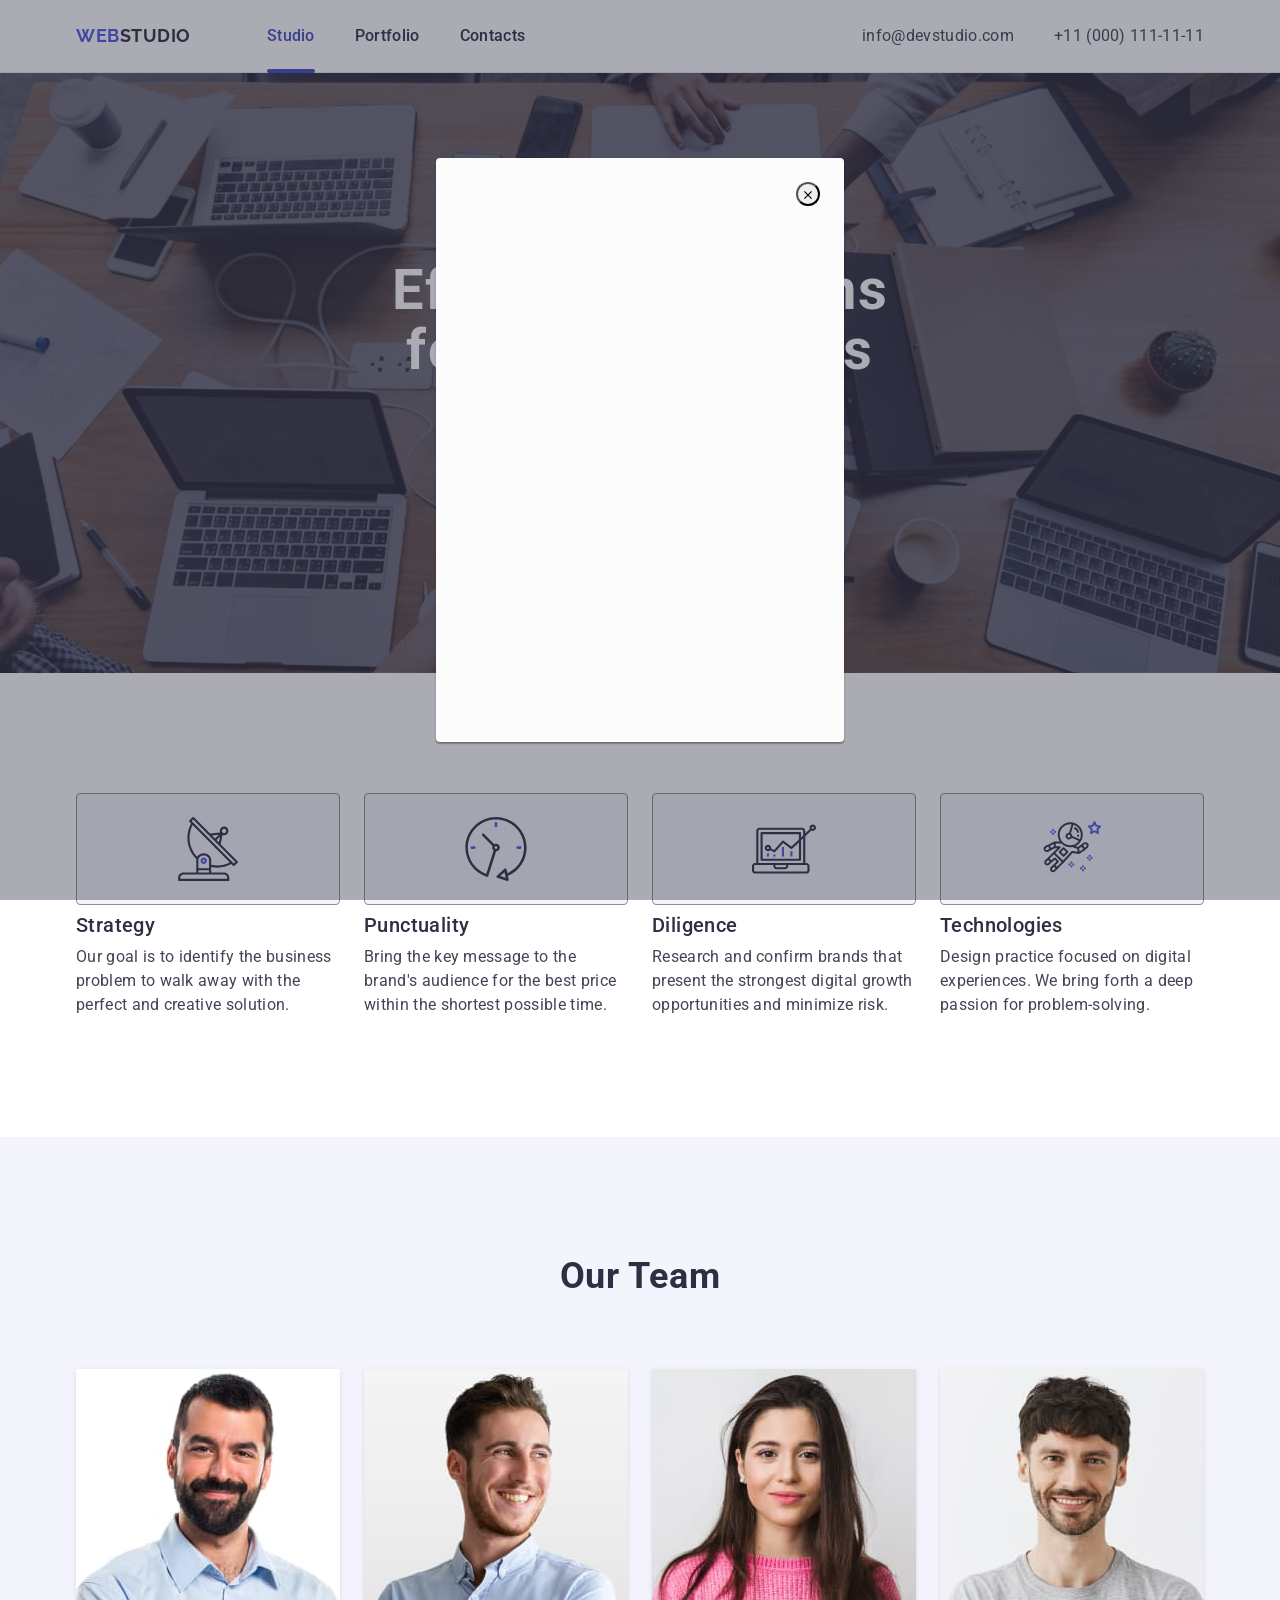
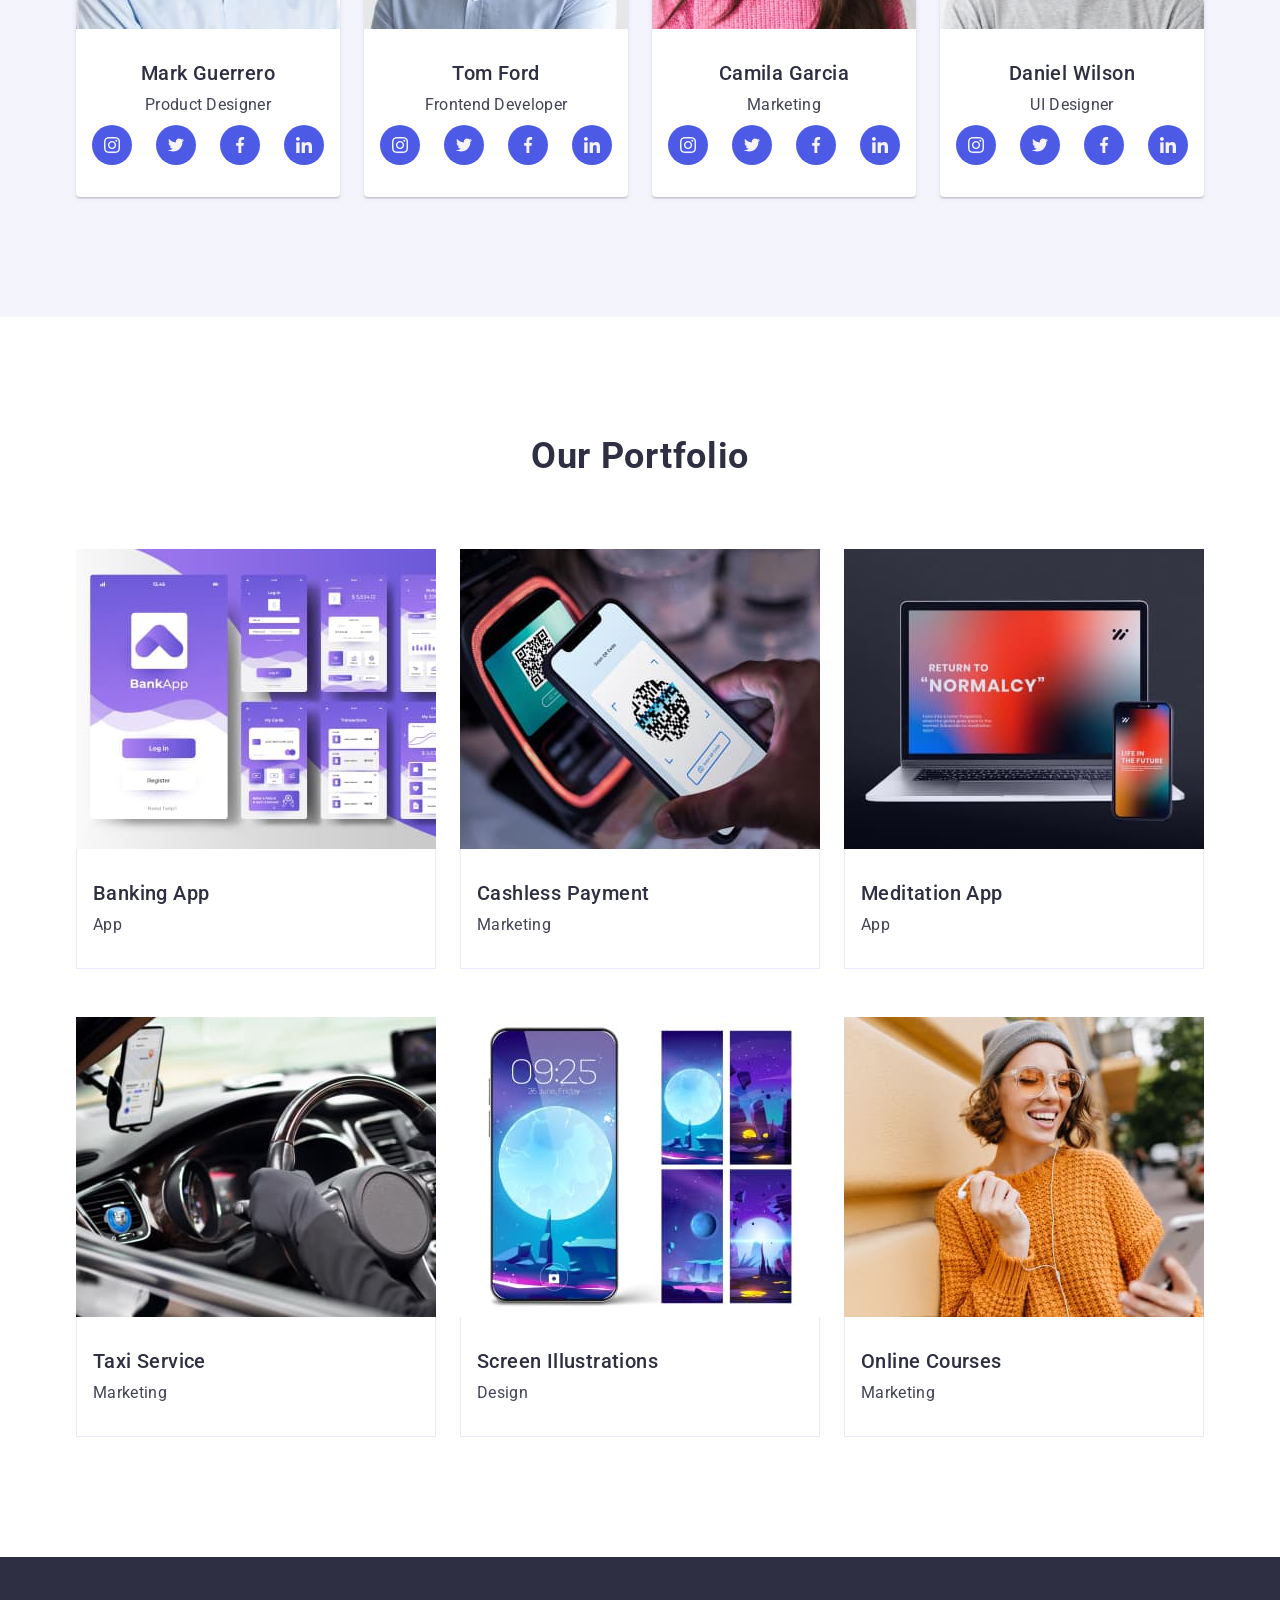
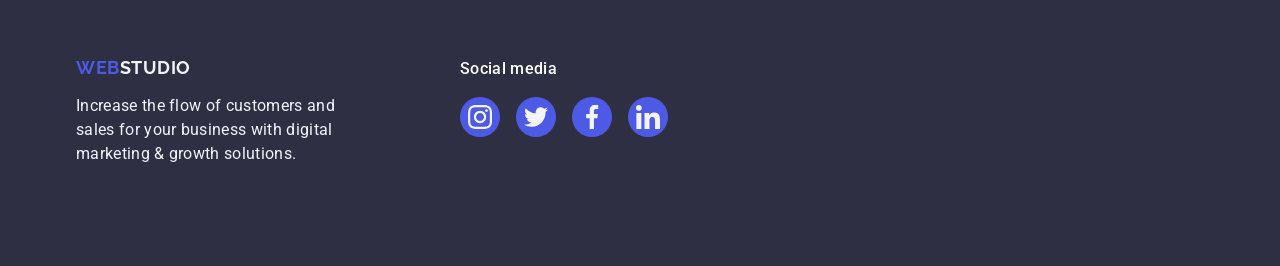
==== commit 43d8b93a: "hm-5" ====
--- a/index.html
+++ b/index.html
@@ -408,6 +408,16 @@
             </div>
         </div>
     </footer>
+
+    <div class="backdrop is-open">
+        <div class="modal">
+            <button class="modal-close-btn" type="button">
+                <svg class="modal-close-icon" width="8" height="8">
+                    <use href="./images/icons.svg#icon-close-modal"></use>
+                </svg>
+            </button>
+        </div>
+    </div>
 </body>
 
 </html>
--- a/css/styles.css
+++ b/css/styles.css
@@ -458,4 +458,55 @@
 .footer-icon-svg {
     fill: #f4f4fd;
 }
-/*============/FOOTER STYLES==========*/+/*============/FOOTER STYLES==========*/
+
+/*============/MODAL STYLES==========*/
+.backdrop {
+    position: fixed;
+    top: 0;
+    left: 0;
+    width: 100%;
+    height: 100%;
+    background-color: rgba(46, 47, 66, 0.4);
+    opacity: 0;
+    visibility: hidden;
+    pointer-events: none;
+    transition: opacity 250ms cubic-bezier(0.4, 0, 0.2, 1),
+    visibility 250ms cubic-bezier(0.4, 0, 0.2, 1) ;
+}
+
+.backdrop.is-open {
+    opacity: 1;
+    visibility: visible;
+    pointer-events: auto;
+}
+
+.modal {
+    position: absolute;
+    top: 50%;
+    left: 50%;
+    transform: translate(-50%, -50%);
+    width: 408px;
+    min-height: 584px;
+    border-radius: 4px;
+    box-shadow: 0 1px 1px 0 rgba(0, 0, 0, 0.14), 0 1px 3px 0 rgba(0, 0, 0, 0.12), 0 2px 1px 0 rgba(0, 0, 0, 0.2);
+    background-color: #fcfcfc;
+}
+
+.backdrop:not(.is-open) .modal {
+    transform: translate(-50%, -50%) scale(1.5);
+}
+
+.modal-close-btn {
+    position: absolute;
+    top: 24px;
+    right: 24px;
+    border-radius: 50%;
+}
+
+.modal-close-btn:hover,
+.modal-close-btn:focus {
+    fill: #404bbf;
+
+}
+/*============/MODAL STYLES==========*/
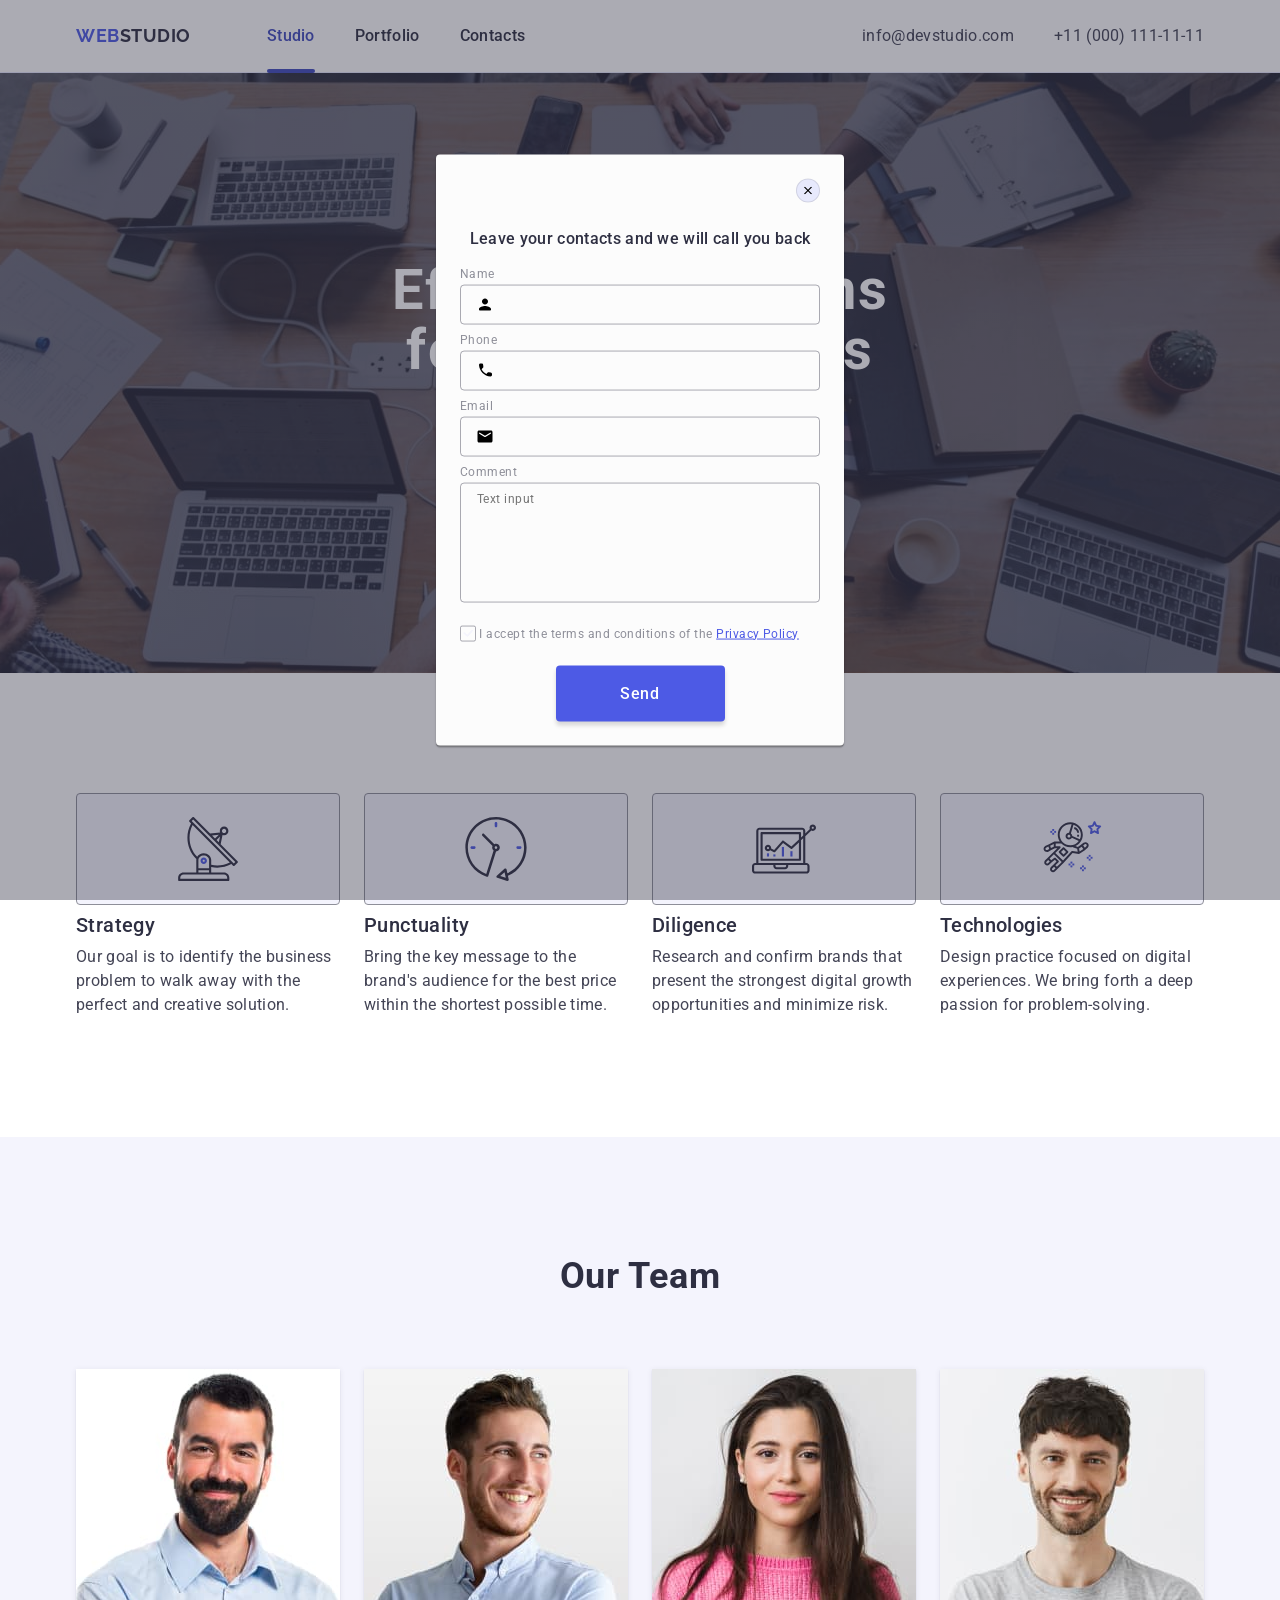
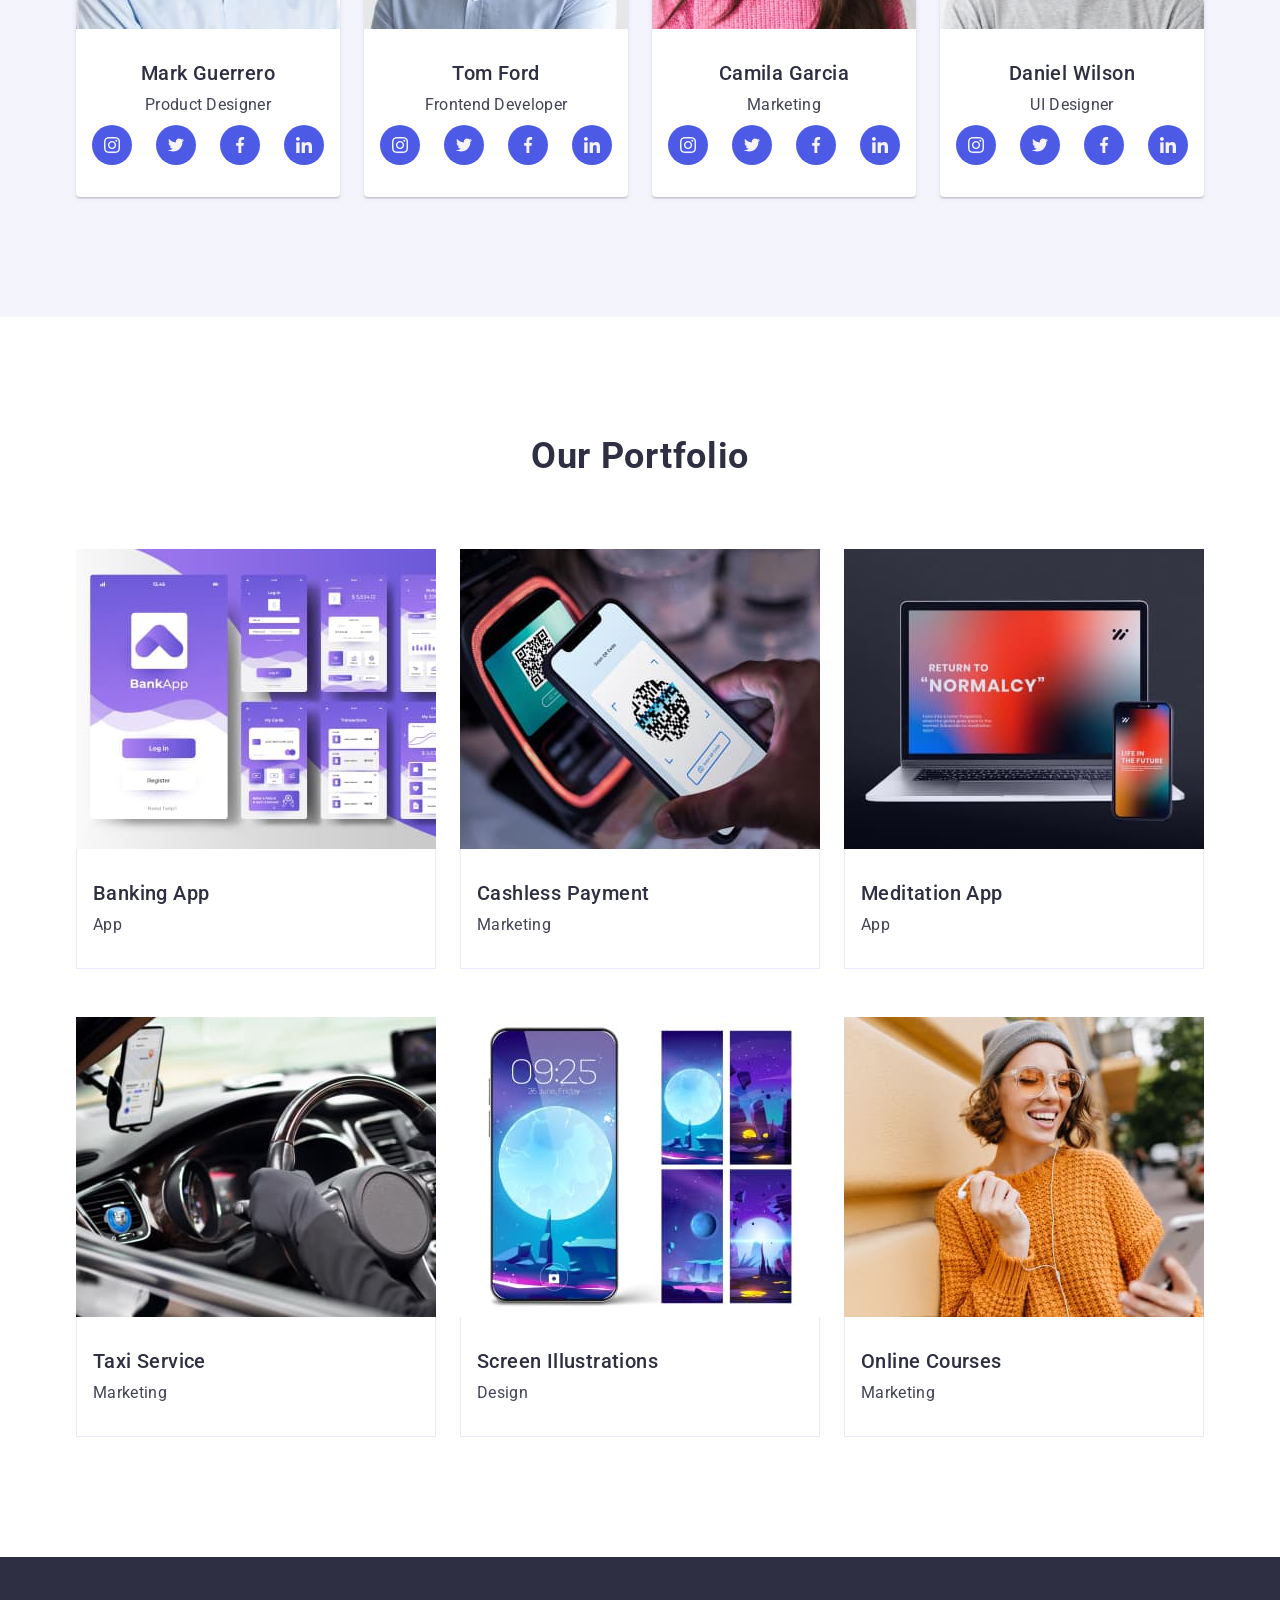
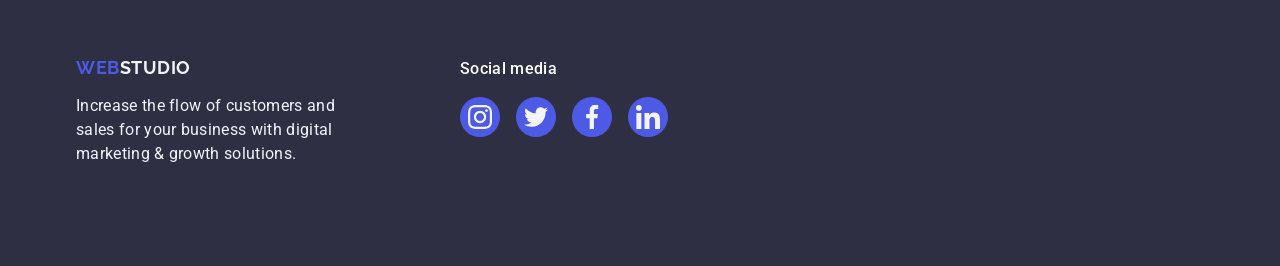
==== commit 728bfbe5: "edits" ====
--- a/index.html
+++ b/index.html
@@ -416,6 +416,55 @@
                     <use href="./images/icons.svg#icon-close-modal"></use>
                 </svg>
             </button>
+            <p class="modal-text">Leave your contacts and we will call you back</p>
+            <form action="">
+                <div class="input-container">
+                    <label class="review-form-label" for="user-name">Name</label>
+                    <div class="review-form-container">
+                        <input class="review-form-input" type="text" name="user-name" id="user-name">
+                        <svg class="modal-svg-icon" width="18" height="24">
+                            <use href="./images/icons.svg#icon-person-modal"></use>
+                        </svg>
+                    </div>
+                </div>
+                <div class="input-container">
+                    <label class="review-form-label" for="user-phone">Phone</label>
+                    <div class="review-form-container">
+                        <input class="review-form-input" type="text" name="user-phone" id="user-phone">
+                        <svg class="modal-svg-icon" width="18" height="24">
+                            <use href="./images/icons.svg#icon-phone-modal"></use>
+                        </svg>
+                    </div>
+                </div>
+                <div class="input-container">
+                    <label class="review-form-label" for="user-email">Email</label>
+                    <div class="review-form-container">
+                        <input class="review-form-input" type="text" name="user-email" id="user-email">
+                        <svg class="modal-svg-icon" width="18" height="24">
+                            <use href="./images/icons.svg#icon-email-modal"></use>
+                        </svg>
+                    </div>
+                </div>
+                <div class="textarea-container">
+                    <label class="review-form-label" for="user-comment">Comment</label>
+                    <textarea class="review-form-textarea" name="user-comment" id="user-comment"
+                        placeholder="Text input"></textarea>
+                </div>
+                <div class="checkbox-container">
+                    <input class="checkbox-form-input visually-hidden" type="checkbox" id="user-privacy" value="true"
+                        name="user-privacy">
+                    <label class="privacy-form-label" for="user-privacy">
+                        <span class="checkbox-form-label">
+                            <svg class="checkbox-form-icon" width="10" height="8">
+                                <use href="./images/icons.svg#icon-vector"></use>
+                            </svg>
+                        </span>
+                        I accept the terms and conditions of the
+                        <a class="privacy-form-link" href="">Privacy Policy</a>
+                    </label>
+                </div>
+                <button class="modal-send-btn" type="submit">Send</button>
+            </form>
         </div>
     </div>
 </body>
--- a/css/styles.css
+++ b/css/styles.css
@@ -491,6 +491,8 @@
     border-radius: 4px;
     box-shadow: 0 1px 1px 0 rgba(0, 0, 0, 0.14), 0 1px 3px 0 rgba(0, 0, 0, 0.12), 0 2px 1px 0 rgba(0, 0, 0, 0.2);
     background-color: #fcfcfc;
+    transition: transform 250ms cubic-bezier(0.4, 0, 0.2, 1);
+    padding: 72px 24px 24px 24px;
 }
 
 .backdrop:not(.is-open) .modal {
@@ -502,11 +504,161 @@
     top: 24px;
     right: 24px;
     border-radius: 50%;
+    width: 24px;
+    height: 24px;
+    display: flex;
+    align-items: center;
+    justify-content: center;
+    background-color: #e7e9fc;
+    border: 1px solid rgba(0, 0, 0, 0.1);
+    padding: 0;
+    cursor: pointer;
+    transition: background-color 250ms cubic-bezier(0.4, 0, 0.2, 1), border 250ms cubic-bezier(0.4, 0, 0.2, 1);
 }
 
 .modal-close-btn:hover,
 .modal-close-btn:focus {
-    fill: #404bbf;
-
+    background-color: #404bbf;
+    border: none;
+    fill: #ffffff;
+}
+
+.modal-close-icon {
+    transition: fill 250ms cubic-bezier(0.4, 0, 0.2, 1);
+}
+
+.modal-text {
+    font-weight: 500;
+    font-size: 16px;
+    line-height: 1.5;
+    text-align: center;
+    letter-spacing: 0.02em;
+    color: #2E2F42;
+    margin-bottom: 16px;
+}
+
+.input-container {
+    margin-bottom: 8px;
+}
+
+.review-form-label {
+    font-size: 12px;
+    line-height: 1.17;
+    letter-spacing: 0.04em;
+    color: #8e8f99;
+    display: block;
+    margin-bottom: 4px;
+}
+
+.review-form-container {
+    position: relative;
+}
+
+.review-form-input {
+    width: 100%;
+    height: 40px;
+    border: 1px solid rgba(46, 47, 66, 0.4);
+    border-radius: 4px;
+    background-color: transparent;
+    padding-left: 38px;
+    outline: transparent;
+    transition: border-color 250ms cubic-bezier(0.4, 0, 0.2, 1);
+}
+
+.review-form-input:focus {
+    border-color: #4D5AE5;
+}
+
+.modal-svg-icon {
+    position: absolute;
+    left: 16px;
+    top: 50%;
+    transform: translateY(-50%);
+    transition: fill 250ms cubic-bezier(0.4, 0, 0.2, 1);
+}
+
+.review-form-input:focus .modal-svg-icon {
+    fill: #4D5AE5;
+}
+
+.textarea-container {
+    margin-bottom: 16px;
+}
+
+.review-form-textarea {
+    width: 100%;
+    height: 120px;
+    font-size: 12px;
+    line-height: 1.17;
+    letter-spacing: 0.04em;
+    color: rgba(46, 47, 66, 0.4);
+    border: 1px solid rgba(46, 47, 66, 0.4);
+    border-radius: 4px;
+    background-color: transparent;
+    padding: 8px 16px;
+    outline: transparent;
+    resize: none;
+    transition: border-color 250ms cubic-bezier(0.4, 0, 0.2, 1);
+}
+
+.review-form-textarea:focus {
+    border-color: #4D5AE5;
+}
+
+.checkbox-container {
+    margin-bottom: 24px;
+}
+
+.privacy-form-label {
+    font-size: 12px;
+    line-height: 1.17;
+    letter-spacing: 0.04em;
+    color: #8e8f99;
+}
+
+.checkbox-form-label {
+    width: 16px;
+    height: 16px;
+    border: 1px solid rgba(46, 47, 66, 0.4);
+    border-radius: 2px;
+    transition: background-color 250ms cubic-bezier(0.4, 0, 0.2, 1), border 250ms cubic-bezier(0.4, 0, 0.2, 1), fill 250ms cubic-bezier(0.4, 0, 0.2, 1);
+    display: inline-flex;
+    align-items: center;
+    justify-content: center;
+    fill: transparent;
+}
+
+.checkbox-form-input:checked 
++ .privacy-form-label
+> .checkbox-form-icon {
+    background-color: #404bbf;
+    border: none;
+    fill: #F4F4FD;
+}
+
+.privacy-form-link {
+    color: #4d5ae5;
+    text-decoration: underline;
+}
+
+.modal-send-btn {
+    display: block;
+    margin-left: auto;
+    margin-right: auto;
+    min-width: 169px;
+    height: 56px;
+    font-family: "Roboto", sans-serif;
+    font-size: 16px;
+    font-weight: 500;
+    line-height: 1.5;
+    letter-spacing: 0.04em;
+    color: #ffffff;
+    cursor: pointer;
+    background-color: #4D5AE5;
+    border: none;
+    transition: background-color 250ms cubic-bezier(0.4, 0, 0.2, 1);
+    border-radius: 4px;
+    padding: 16px 32px;
+    box-shadow: 0 4px 4px 0 rgba(0, 0, 0, 0.15);
 }
 /*============/MODAL STYLES==========*/
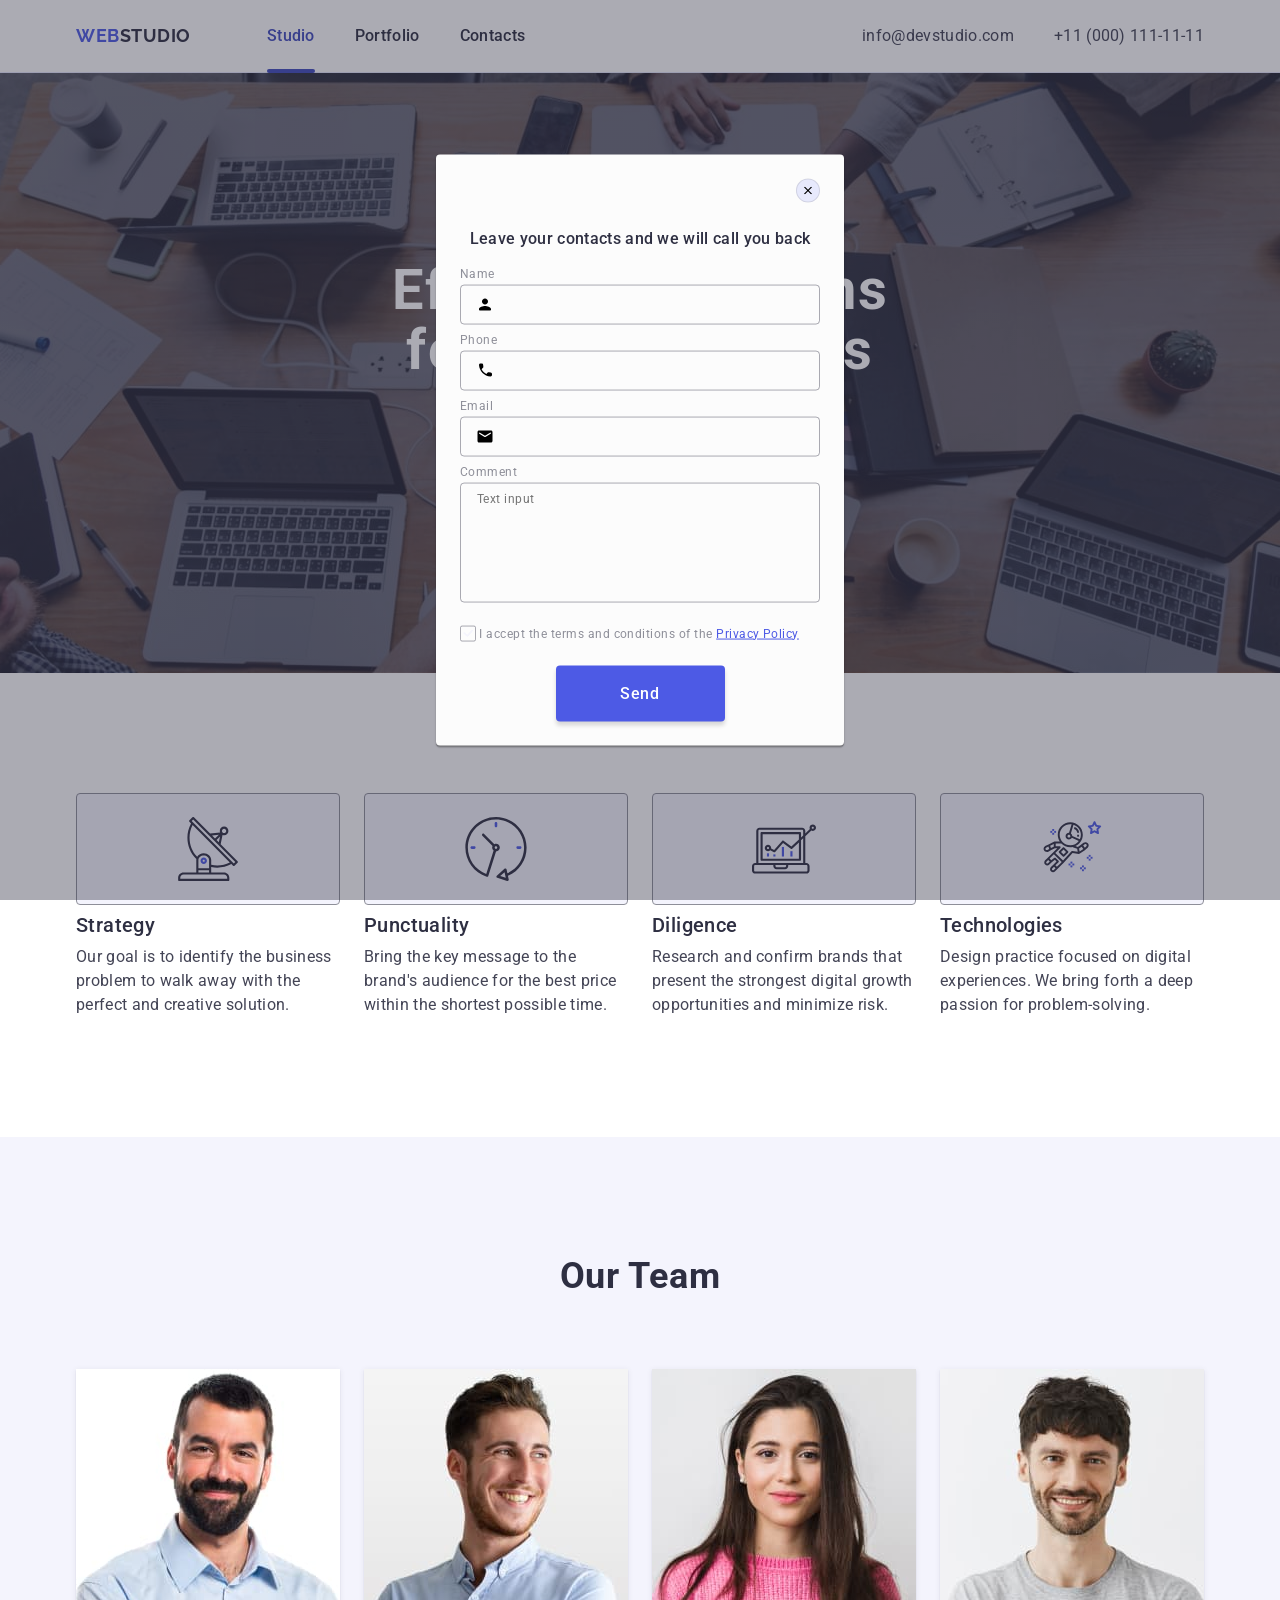
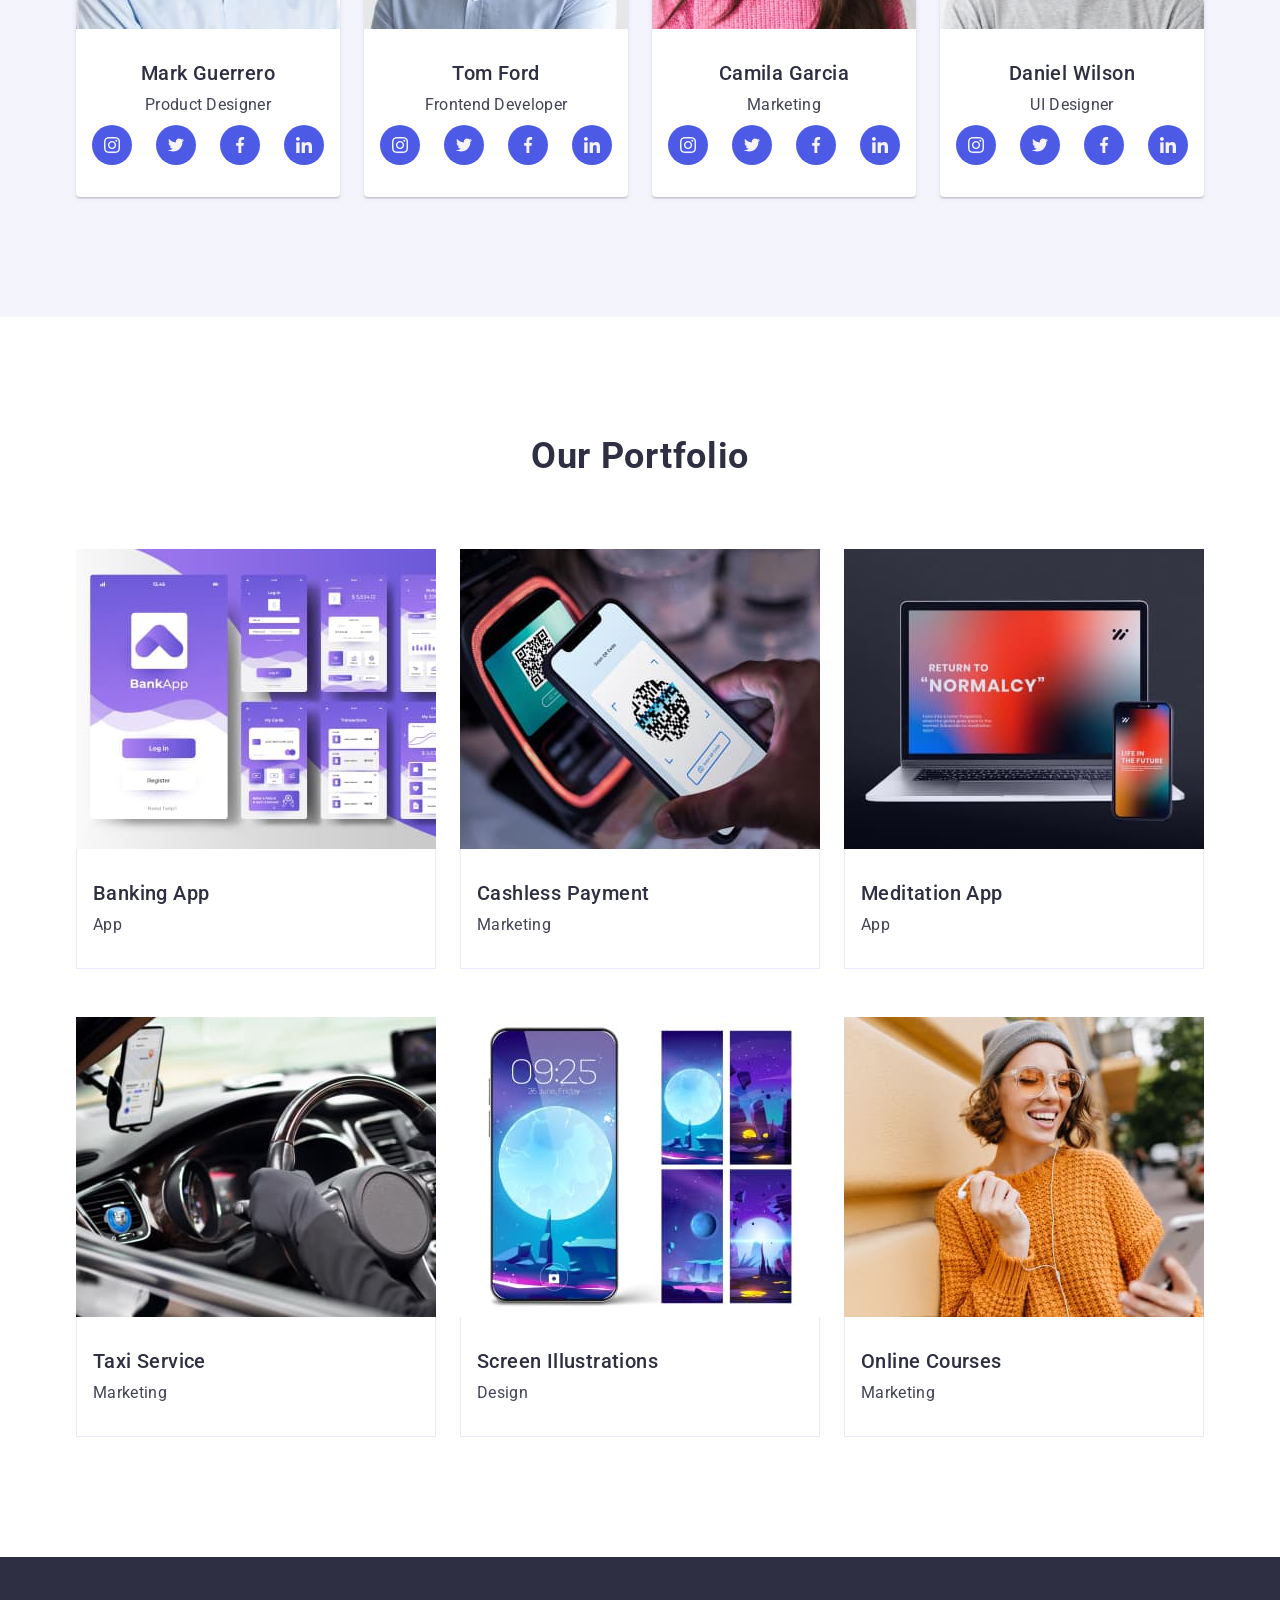
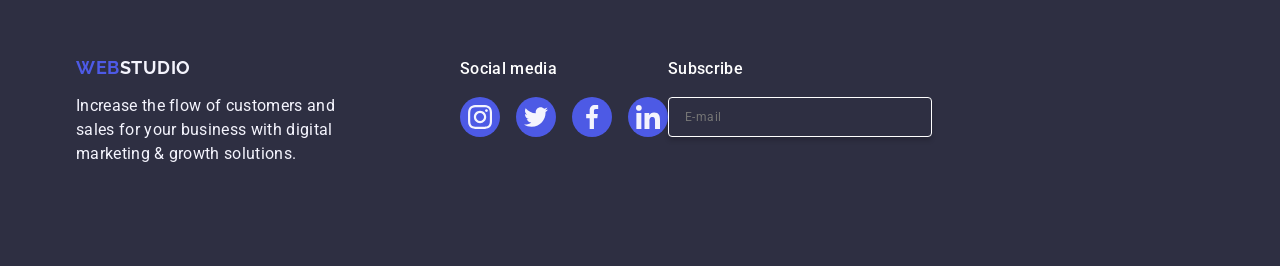
==== commit 3dcba9e3: "edits" ====
--- a/index.html
+++ b/index.html
@@ -405,6 +405,14 @@
                         </a>
                     </li>
                 </ul>
+            </div>
+            <div class="footer-input-cintainer">
+                <p class="footer-text-input">Subscribe</p>
+                <form class="footer-review-form" action="">
+                    <label class="footer-review-label" for="">
+                        <input class="footer-review-input" type="email" name="footer-email" placeholder="E-mail">
+                    </label>
+                </form>
             </div>
         </div>
     </footer>
--- a/css/styles.css
+++ b/css/styles.css
@@ -457,6 +457,34 @@
 
 .footer-icon-svg {
     fill: #f4f4fd;
+}
+
+.footer-text-input {
+    margin-bottom: 16px;
+    font-weight: 500;
+    font-size: 16px;
+    line-height: 1.5;
+    letter-spacing: 0.02em;
+    color: #ffffff;
+}
+
+.footer-review-form {
+    display: flex;
+    gap: 24px;
+}
+
+.footer-review-input {
+    width: 264px;
+    height: 40px;
+    border: 1px solid #ffffff;
+    background-color: transparent;
+    font-size: 12px;
+    line-height: 2;
+    letter-spacing: 0.04em;
+    padding-left: 16px;
+    box-shadow: 0px 4px 4px rgba(0, 0, 0, 0.15);
+    border-radius: 4px;
+    color: #ffffff;
 }
 /*============/FOOTER STYLES==========*/
 
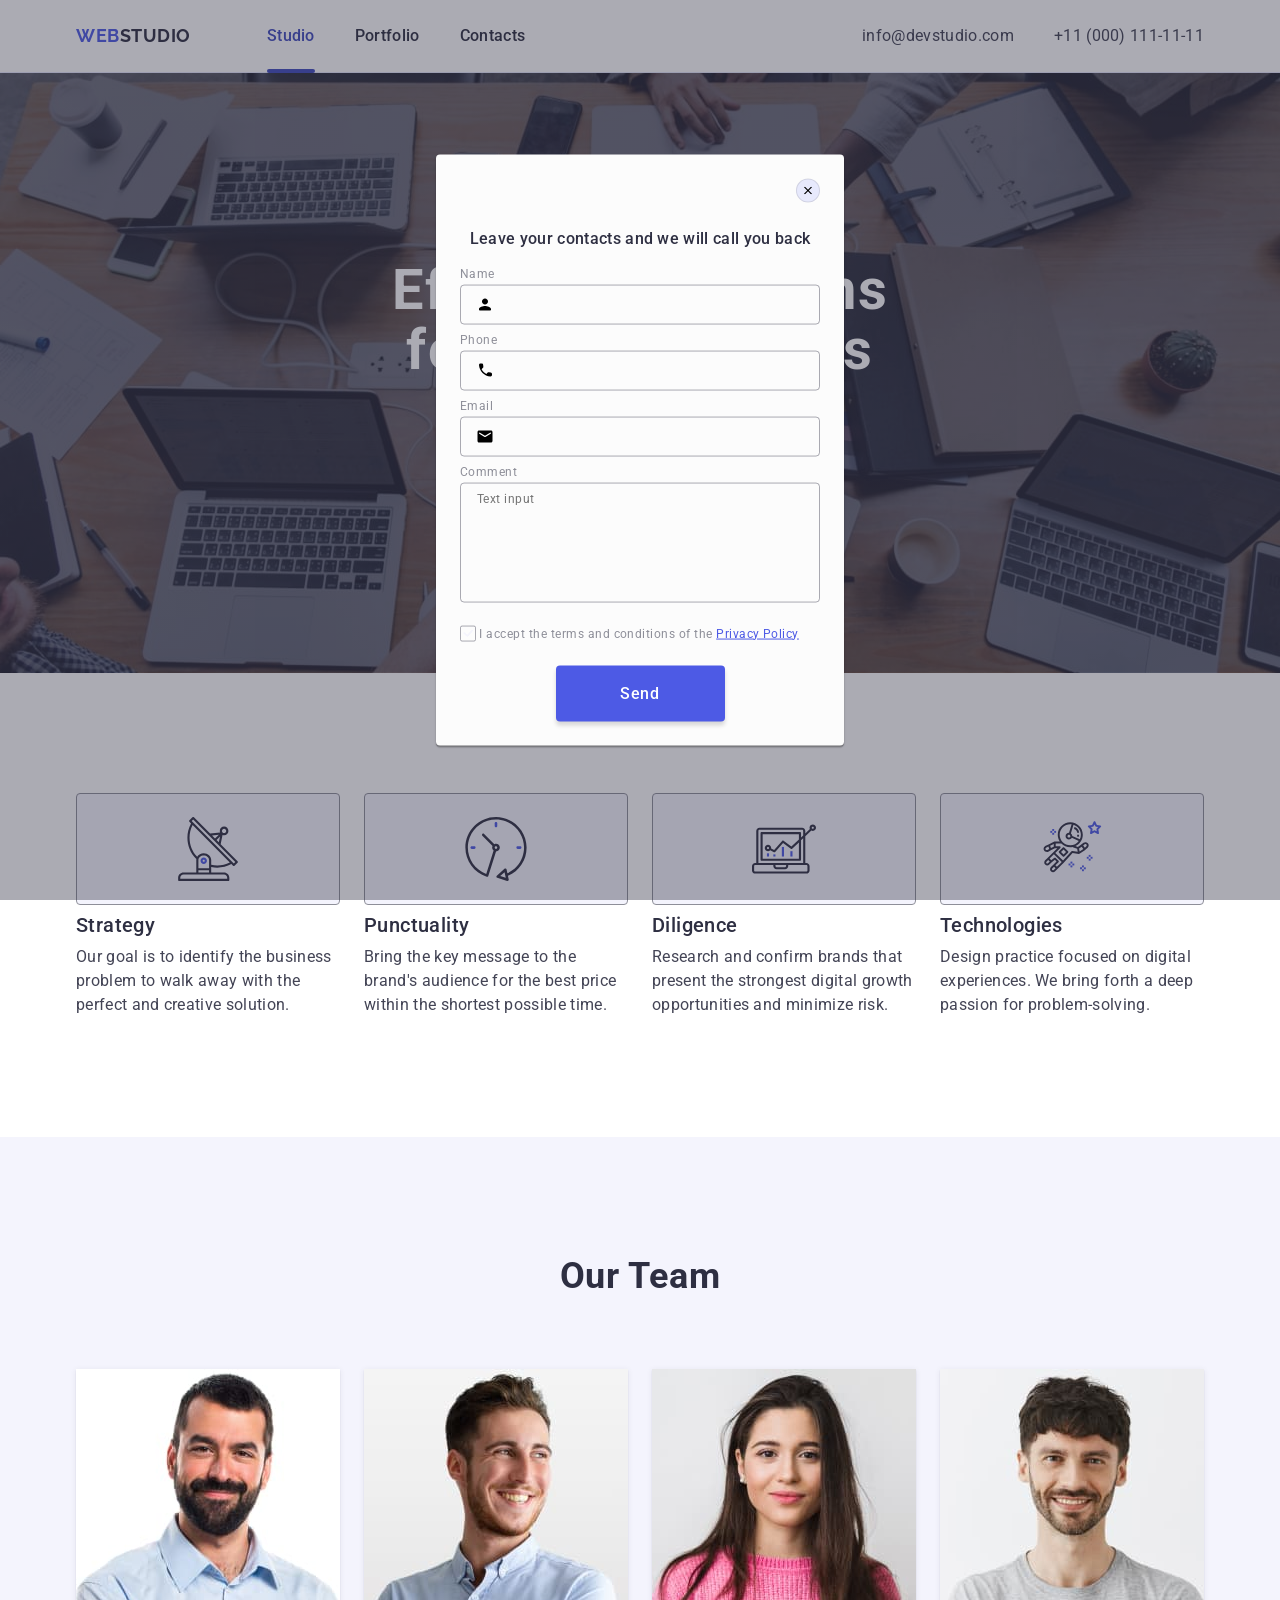
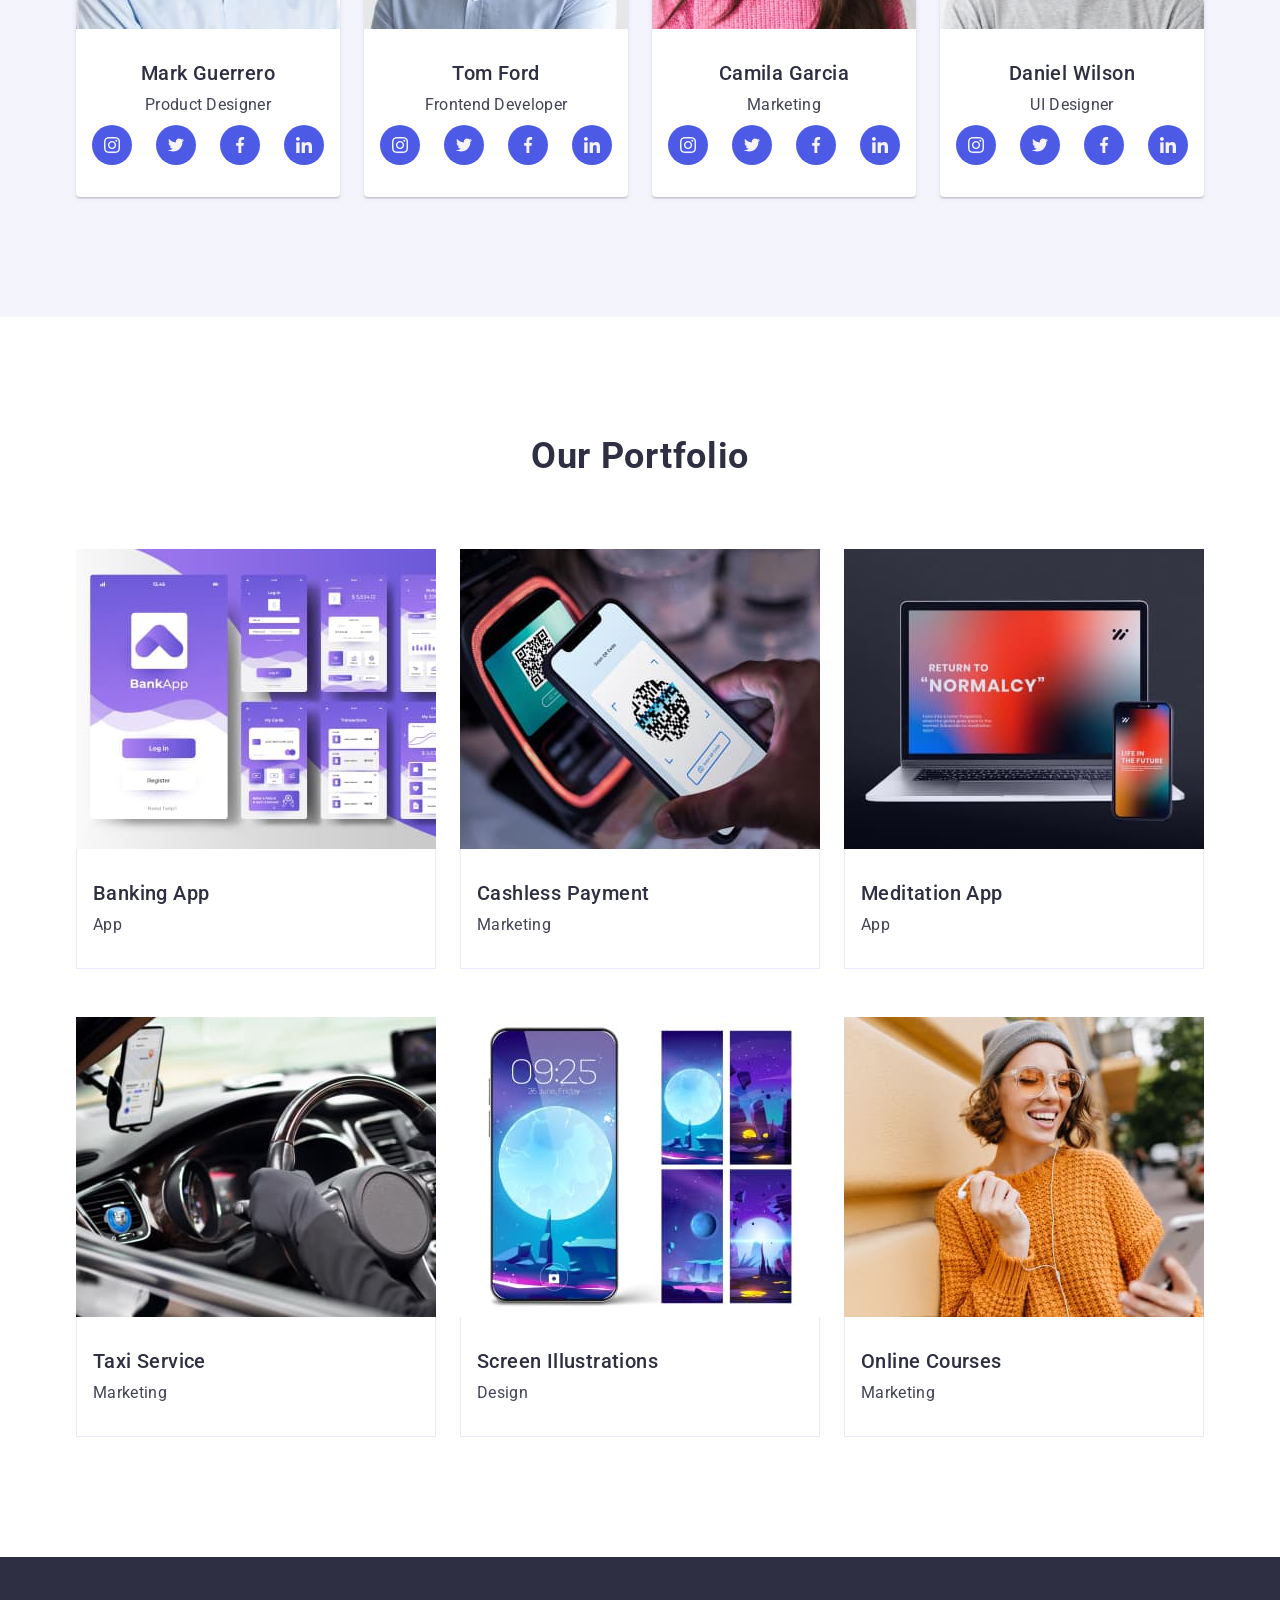
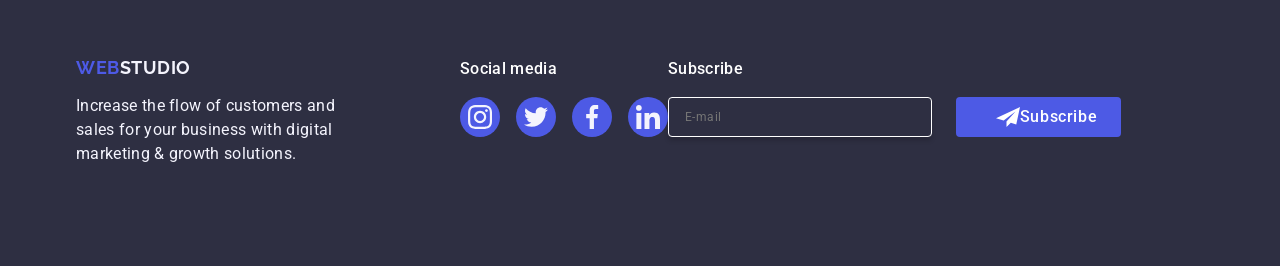
==== commit 9adedfbd: "edits" ====
--- a/index.html
+++ b/index.html
@@ -412,6 +412,12 @@
                     <label class="footer-review-label" for="">
                         <input class="footer-review-input" type="email" name="footer-email" placeholder="E-mail">
                     </label>
+                    <button class="footer-review-btn">
+                        <svg class="footer-review-icon" width="24" height="24">
+                            <use href="./images/icons.svg#icon-frame"></use>
+                        </svg>
+                        Subscribe
+                    </button>
                 </form>
             </div>
         </div>
--- a/css/styles.css
+++ b/css/styles.css
@@ -485,6 +485,28 @@
     box-shadow: 0px 4px 4px rgba(0, 0, 0, 0.15);
     border-radius: 4px;
     color: #ffffff;
+}
+
+.footer-review-btn {
+    min-width: 165px;
+    height: 40px;
+    display: flex;
+    justify-content: center;
+    align-items: center;
+    font-family: "Roboto", sans-serif;
+    font-size: 16px;
+    font-weight: 500;
+    line-height: 1.5;
+    letter-spacing: 0.04em;
+    color: #ffffff;
+    cursor: pointer;
+    background-color: #4D5AE5;
+    border: none;
+    border-radius: 4px;
+}
+
+.footer-review-icon {
+    margin-left: 16px;
 }
 /*============/FOOTER STYLES==========*/
 
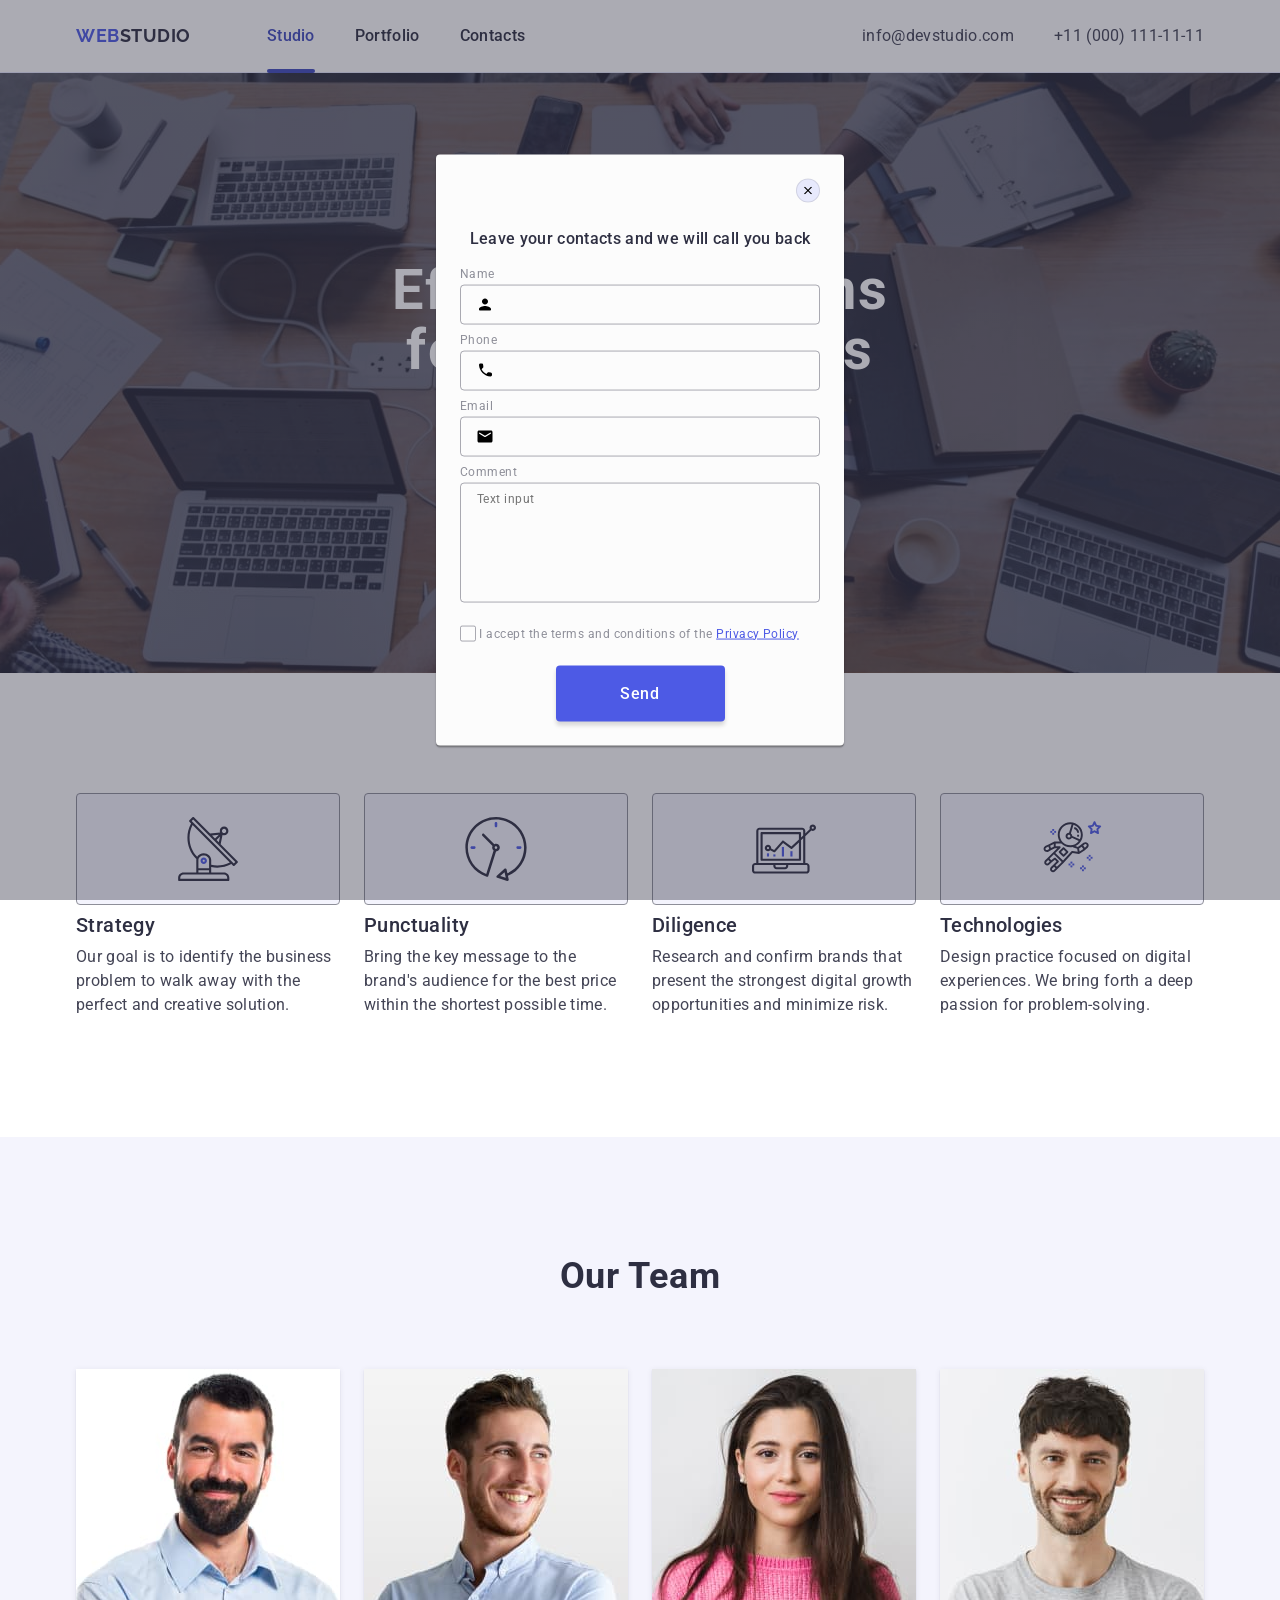
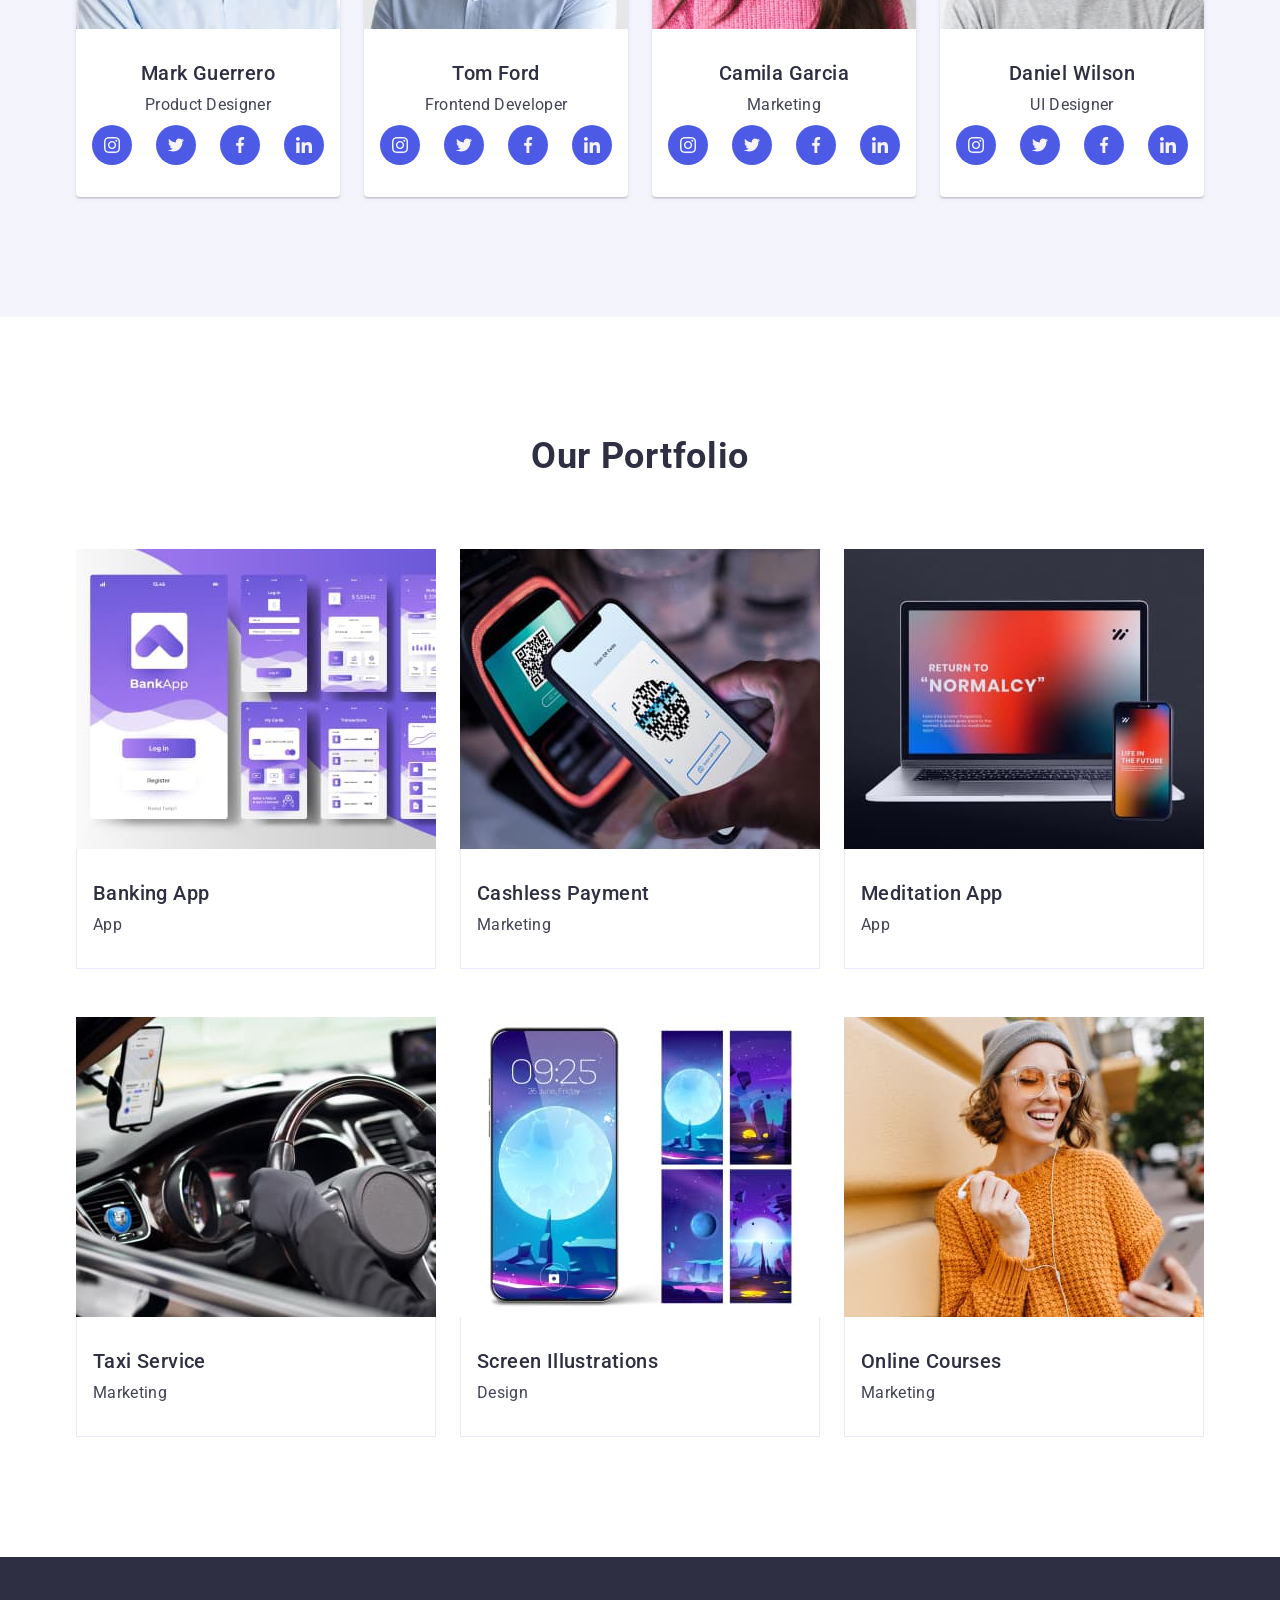
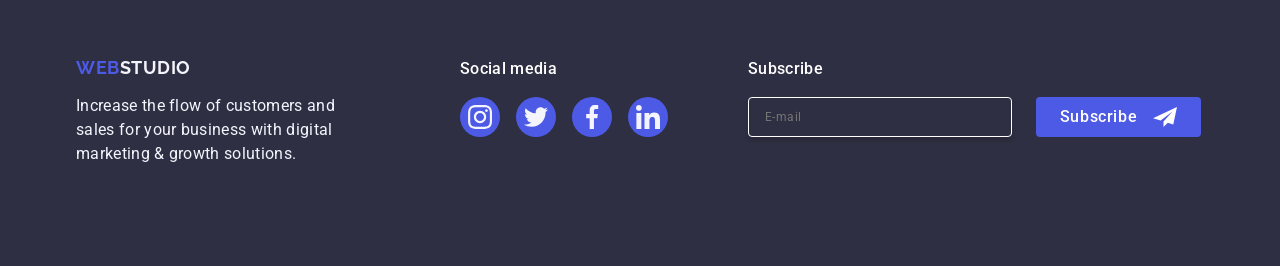
==== commit efefef63: "edits" ====
--- a/index.html
+++ b/index.html
@@ -408,15 +408,15 @@
             </div>
             <div class="footer-input-cintainer">
                 <p class="footer-text-input">Subscribe</p>
-                <form class="footer-review-form" action="">
-                    <label class="footer-review-label" for="">
+                <form class="footer-review-form">
+                    <label class="footer-review-label">
                         <input class="footer-review-input" type="email" name="footer-email" placeholder="E-mail">
                     </label>
-                    <button class="footer-review-btn">
+                    <button class="footer-review-btn" type="submit">
+                        Subscribe
                         <svg class="footer-review-icon" width="24" height="24">
                             <use href="./images/icons.svg#icon-frame"></use>
                         </svg>
-                        Subscribe
                     </button>
                 </form>
             </div>
@@ -431,7 +431,7 @@
                 </svg>
             </button>
             <p class="modal-text">Leave your contacts and we will call you back</p>
-            <form action="">
+            <form>
                 <div class="input-container">
                     <label class="review-form-label" for="user-name">Name</label>
                     <div class="review-form-container">
--- a/css/styles.css
+++ b/css/styles.css
@@ -457,6 +457,10 @@
 
 .footer-icon-svg {
     fill: #f4f4fd;
+}
+
+.footer-input-cintainer {
+    margin-left: 80px;
 }
 
 .footer-text-input {
@@ -617,6 +621,10 @@
 
 .review-form-input:focus {
     border-color: #4D5AE5;
+}
+
+.review-form-input:focus + .modal-svg-icon {
+    fill: #4D5AE5;
 }
 
 .modal-svg-icon {
@@ -678,9 +686,7 @@
     fill: transparent;
 }
 
-.checkbox-form-input:checked 
-+ .privacy-form-label
-> .checkbox-form-icon {
+.checkbox-form-input:checked + .privacy-form-label > .checkbox-form-label {
     background-color: #404bbf;
     border: none;
     fill: #F4F4FD;
